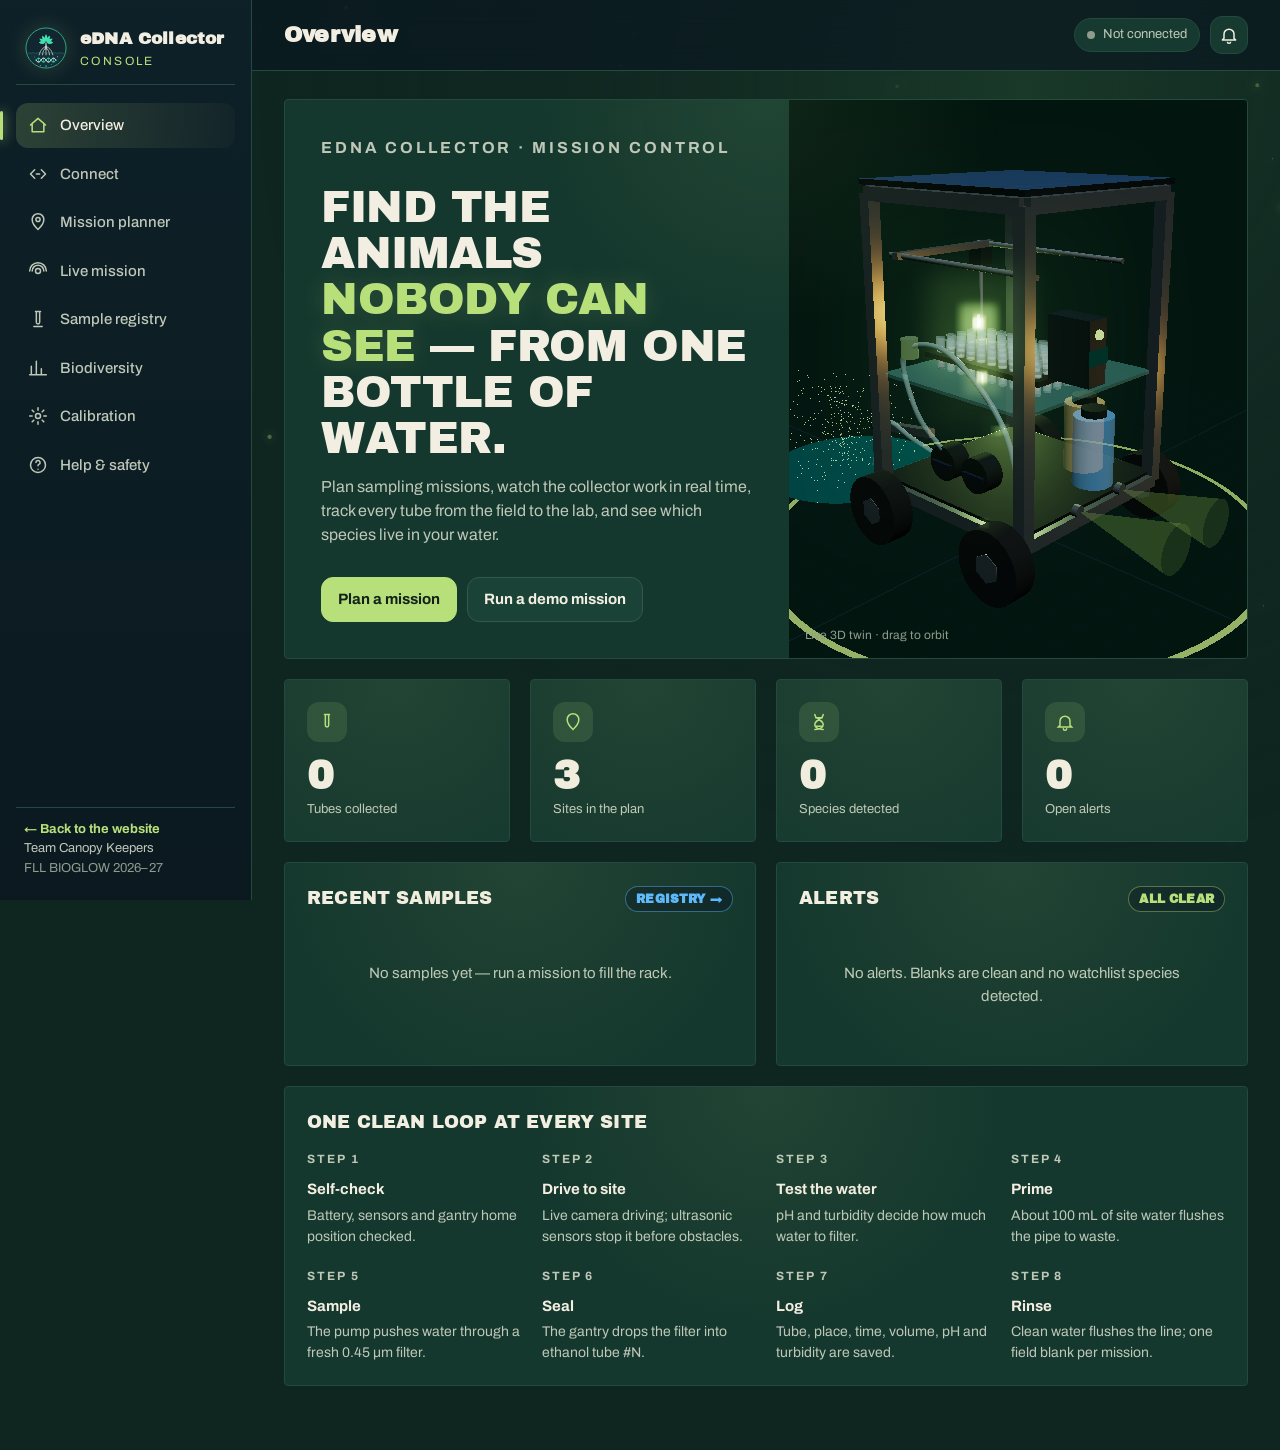
==== console.html @ b83635e1 "Add animated public homepage; console moves to console.html; Rainforest re-theme Co-Authored-By: Cla" ====
<!doctype html>
<html lang="en">
<head>
<meta charset="utf-8">
<meta name="viewport" content="width=device-width, initial-scale=1">
<title>eDNA Collector Console · Canopy Keepers</title>
<meta name="description" content="Mission control for the eDNA Collector: plan sampling missions, watch the collector live in 3D, track every tube from field to lab, and see which species live in the water.">
<meta name="theme-color" content="#0B1820">
<meta property="og:title" content="eDNA Collector Console">
<meta property="og:description" content="Find the animals nobody can see — from one bottle of water. By Team Canopy Keepers, FIRST LEGO League BIOGLOW.">
<meta property="og:type" content="website">
<link rel="icon" type="image/svg+xml" href="assets/canopy-keepers-logo.svg">
<link rel="preconnect" href="https://fonts.googleapis.com">
<link rel="preconnect" href="https://fonts.gstatic.com" crossorigin>
<link rel="stylesheet" href="https://fonts.googleapis.com/css2?family=Archivo:wght@400;500;600;700;800&family=Archivo+Black&family=JetBrains+Mono:wght@400;600&display=swap">
<link rel="stylesheet" href="vendor/leaflet/leaflet.css">
<link rel="stylesheet" href="css/app.css">
<script type="importmap">
{ "imports": { "three": "./vendor/three/three.module.js", "three/addons/": "./vendor/three/addons/" } }
</script>
<script src="vendor/gsap/gsap.min.js" defer></script>
<script src="vendor/leaflet/leaflet.js" defer></script>
<script src="vendor/qrcode/qrcode.js" defer></script>
</head>
<body>
<div id="loader" role="status" aria-live="polite">
  <img class="loader-logo" src="assets/canopy-keepers-logo.svg" alt="Canopy Keepers" width="150" height="150">
  <p class="loader-team">CANOPY KEEPERS</p>
  <p class="loader-text">Waking the eDNA Collector<span class="dots"></span></p>
</div>

<canvas id="bg" aria-hidden="true"></canvas>

<div class="shell">
  <aside class="sidebar" aria-label="Main navigation">
    <a class="brand" href="#/overview" aria-label="eDNA Collector Console home">
      <img src="assets/canopy-keepers-logo.svg" alt="" width="44" height="44">
      <span><b>eDNA Collector</b><small>Console</small></span>
    </a>
    <nav>
      <a href="#/overview" data-route="overview"><svg viewBox="0 0 24 24"><path d="M3 12l9-8 9 8M5 10v10h14V10"/></svg><span>Overview</span></a>
      <a href="#/connect" data-route="connect"><svg viewBox="0 0 24 24"><path d="M8 7l-5 5 5 5M16 7l5 5-5 5M10 12h4"/></svg><span>Connect</span></a>
      <a href="#/planner" data-route="planner"><svg viewBox="0 0 24 24"><path d="M12 21s-7-6.5-7-12a7 7 0 0 1 14 0c0 5.5-7 12-7 12z"/><circle cx="12" cy="9" r="2.5"/></svg><span>Mission planner</span></a>
      <a href="#/live" data-route="live"><svg viewBox="0 0 24 24"><circle cx="12" cy="12" r="3"/><path d="M5 12a7 7 0 0 1 14 0M2 12a10 10 0 0 1 20 0"/></svg><span>Live mission</span></a>
      <a href="#/samples" data-route="samples"><svg viewBox="0 0 24 24"><path d="M9 3h6M10 3v13a2 2 0 0 0 4 0V3M7 21h10"/></svg><span>Sample registry</span></a>
      <a href="#/results" data-route="results"><svg viewBox="0 0 24 24"><path d="M4 20V10M10 20V4M16 20v-7M22 20H2"/></svg><span>Biodiversity</span></a>
      <a href="#/calibrate" data-route="calibrate"><svg viewBox="0 0 24 24"><circle cx="12" cy="12" r="3"/><path d="M12 2v3M12 19v3M2 12h3M19 12h3M5 5l2 2M17 17l2 2M19 5l-2 2M7 17l-2 2"/></svg><span>Calibration</span></a>
      <a href="#/help" data-route="help"><svg viewBox="0 0 24 24"><circle cx="12" cy="12" r="9"/><path d="M9.5 9a2.5 2.5 0 1 1 3.5 2.3c-.6.3-1 .9-1 1.7M12 17h.01"/></svg><span>Help &amp; safety</span></a>
    </nav>
    <div class="side-foot"><a href="index.html" style="color:var(--mint);font-weight:700;text-decoration:none">← Back to the website</a><br>Team Canopy Keepers<br><span>FLL BIOGLOW 2026–27</span></div>
  </aside>

  <div class="main">
    <header class="topbar">
      <button class="menu-btn" id="menuBtn" aria-label="Open navigation" aria-expanded="false"><svg viewBox="0 0 24 24"><path d="M4 7h16M4 12h16M4 17h16"/></svg></button>
      <h1 id="viewTitle">Overview</h1>
      <div class="top-right">
        <span class="pill" id="connPill" data-state="off"><i></i><span>Not connected</span></span>
        <span class="pill" id="missionPill" hidden><i></i><span></span></span>
        <a class="bell" href="#/results" id="bell" aria-label="Alerts"><svg viewBox="0 0 24 24"><path d="M6 16V11a6 6 0 0 1 12 0v5l2 2H4zM10 20a2 2 0 0 0 4 0"/></svg><b id="bellCount" hidden>0</b></a>
      </div>
    </header>
    <main id="view" tabindex="-1"></main>
  </div>
</div>

<div id="toasts" aria-live="polite"></div>
<div id="printArea" aria-hidden="true"></div>

<script type="module" src="js/main.js"></script>
</body>
</html>
---- vendor/leaflet/leaflet.css ----
/* required styles */

.leaflet-pane,
.leaflet-tile,
.leaflet-marker-icon,
.leaflet-marker-shadow,
.leaflet-tile-container,
.leaflet-pane > svg,
.leaflet-pane > canvas,
.leaflet-zoom-box,
.leaflet-image-layer,
.leaflet-layer {
	position: absolute;
	left: 0;
	top: 0;
	}
.leaflet-container {
	overflow: hidden;
	}
.leaflet-tile,
.leaflet-marker-icon,
.leaflet-marker-shadow {
	-webkit-user-select: none;
	   -moz-user-select: none;
	        user-select: none;
	  -webkit-user-drag: none;
	}
/* Prevents IE11 from highlighting tiles in blue */
.leaflet-tile::selection {
	background: transparent;
}
/* Safari renders non-retina tile on retina better with this, but Chrome is worse */
.leaflet-safari .leaflet-tile {
	image-rendering: -webkit-optimize-contrast;
	}
/* hack that prevents hw layers "stretching" when loading new tiles */
.leaflet-safari .leaflet-tile-container {
	width: 1600px;
	height: 1600px;
	-webkit-transform-origin: 0 0;
	}
.leaflet-marker-icon,
.leaflet-marker-shadow {
	display: block;
	}
/* .leaflet-container svg: reset svg max-width decleration shipped in Joomla! (joomla.org) 3.x */
/* .leaflet-container img: map is broken in FF if you have max-width: 100% on tiles */
.leaflet-container .leaflet-overlay-pane svg {
	max-width: none !important;
	max-height: none !important;
	}
.leaflet-container .leaflet-marker-pane img,
.leaflet-container .leaflet-shadow-pane img,
.leaflet-container .leaflet-tile-pane img,
.leaflet-container img.leaflet-image-layer,
.leaflet-container .leaflet-tile {
	max-width: none !important;
	max-height: none !important;
	width: auto;
	padding: 0;
	}

.leaflet-container img.leaflet-tile {
	/* See: https://bugs.chromium.org/p/chromium/issues/detail?id=600120 */
	mix-blend-mode: plus-lighter;
}

.leaflet-container.leaflet-touch-zoom {
	-ms-touch-action: pan-x pan-y;
	touch-action: pan-x pan-y;
	}
.leaflet-container.leaflet-touch-drag {
	-ms-touch-action: pinch-zoom;
	/* Fallback for FF which doesn't support pinch-zoom */
	touch-action: none;
	touch-action: pinch-zoom;
}
.leaflet-container.leaflet-touch-drag.leaflet-touch-zoom {
	-ms-touch-action: none;
	touch-action: none;
}
.leaflet-container {
	-webkit-tap-highlight-color: transparent;
}
.leaflet-container a {
	-webkit-tap-highlight-color: rgba(51, 181, 229, 0.4);
}
.leaflet-tile {
	filter: inherit;
	visibility: hidden;
	}
.leaflet-tile-loaded {
	visibility: inherit;
	}
.leaflet-zoom-box {
	width: 0;
	height: 0;
	-moz-box-sizing: border-box;
	     box-sizing: border-box;
	z-index: 800;
	}
/* workaround for https://bugzilla.mozilla.org/show_bug.cgi?id=888319 */
.leaflet-overlay-pane svg {
	-moz-user-select: none;
	}

.leaflet-pane         { z-index: 400; }

.leaflet-tile-pane    { z-index: 200; }
.leaflet-overlay-pane { z-index: 400; }
.leaflet-shadow-pane  { z-index: 500; }
.leaflet-marker-pane  { z-index: 600; }
.leaflet-tooltip-pane   { z-index: 650; }
.leaflet-popup-pane   { z-index: 700; }

.leaflet-map-pane canvas { z-index: 100; }
.leaflet-map-pane svg    { z-index: 200; }

.leaflet-vml-shape {
	width: 1px;
	height: 1px;
	}
.lvml {
	behavior: url(#default#VML);
	display: inline-block;
	position: absolute;
	}


/* control positioning */

.leaflet-control {
	position: relative;
	z-index: 800;
	pointer-events: visiblePainted; /* IE 9-10 doesn't have auto */
	pointer-events: auto;
	}
.leaflet-top,
.leaflet-bottom {
	position: absolute;
	z-index: 1000;
	pointer-events: none;
	}
.leaflet-top {
	top: 0;
	}
.leaflet-right {
	right: 0;
	}
.leaflet-bottom {
	bottom: 0;
	}
.leaflet-left {
	left: 0;
	}
.leaflet-control {
	float: left;
	clear: both;
	}
.leaflet-right .leaflet-control {
	float: right;
	}
.leaflet-top .leaflet-control {
	margin-top: 10px;
	}
.leaflet-bottom .leaflet-control {
	margin-bottom: 10px;
	}
.leaflet-left .leaflet-control {
	margin-left: 10px;
	}
.leaflet-right .leaflet-control {
	margin-right: 10px;
	}


/* zoom and fade animations */

.leaflet-fade-anim .leaflet-popup {
	opacity: 0;
	-webkit-transition: opacity 0.2s linear;
	   -moz-transition: opacity 0.2s linear;
	        transition: opacity 0.2s linear;
	}
.leaflet-fade-anim .leaflet-map-pane .leaflet-popup {
	opacity: 1;
	}
.leaflet-zoom-animated {
	-webkit-transform-origin: 0 0;
	    -ms-transform-origin: 0 0;
	        transform-origin: 0 0;
	}
svg.leaflet-zoom-animated {
	will-change: transform;
}

.leaflet-zoom-anim .leaflet-zoom-animated {
	-webkit-transition: -webkit-transform 0.25s cubic-bezier(0,0,0.25,1);
	   -moz-transition:    -moz-transform 0.25s cubic-bezier(0,0,0.25,1);
	        transition:         transform 0.25s cubic-bezier(0,0,0.25,1);
	}
.leaflet-zoom-anim .leaflet-tile,
.leaflet-pan-anim .leaflet-tile {
	-webkit-transition: none;
	   -moz-transition: none;
	        transition: none;
	}

.leaflet-zoom-anim .leaflet-zoom-hide {
	visibility: hidden;
	}


/* cursors */

.leaflet-interactive {
	cursor: pointer;
	}
.leaflet-grab {
	cursor: -webkit-grab;
	cursor:    -moz-grab;
	cursor:         grab;
	}
.leaflet-crosshair,
.leaflet-crosshair .leaflet-interactive {
	cursor: crosshair;
	}
.leaflet-popup-pane,
.leaflet-control {
	cursor: auto;
	}
.leaflet-dragging .leaflet-grab,
.leaflet-dragging .leaflet-grab .leaflet-interactive,
.leaflet-dragging .leaflet-marker-draggable {
	cursor: move;
	cursor: -webkit-grabbing;
	cursor:    -moz-grabbing;
	cursor:         grabbing;
	}

/* marker & overlays interactivity */
.leaflet-marker-icon,
.leaflet-marker-shadow,
.leaflet-image-layer,
.leaflet-pane > svg path,
.leaflet-tile-container {
	pointer-events: none;
	}

.leaflet-marker-icon.leaflet-interactive,
.leaflet-image-layer.leaflet-interactive,
.leaflet-pane > svg path.leaflet-interactive,
svg.leaflet-image-layer.leaflet-interactive path {
	pointer-events: visiblePainted; /* IE 9-10 doesn't have auto */
	pointer-events: auto;
	}

/* visual tweaks */

.leaflet-container {
	background: #ddd;
	outline-offset: 1px;
	}
.leaflet-container a {
	color: #0078A8;
	}
.leaflet-zoom-box {
	border: 2px dotted #38f;
	background: rgba(255,255,255,0.5);
	}


/* general typography */
.leaflet-container {
	font-family: "Helvetica Neue", Arial, Helvetica, sans-serif;
	font-size: 12px;
	font-size: 0.75rem;
	line-height: 1.5;
	}


/* general toolbar styles */

.leaflet-bar {
	box-shadow: 0 1px 5px rgba(0,0,0,0.65);
	border-radius: 4px;
	}
.leaflet-bar a {
	background-color: #fff;
	border-bottom: 1px solid #ccc;
	width: 26px;
	height: 26px;
	line-height: 26px;
	display: block;
	text-align: center;
	text-decoration: none;
	color: black;
	}
.leaflet-bar a,
.leaflet-control-layers-toggle {
	background-position: 50% 50%;
	background-repeat: no-repeat;
	display: block;
	}
.leaflet-bar a:hover,
.leaflet-bar a:focus {
	background-color: #f4f4f4;
	}
.leaflet-bar a:first-child {
	border-top-left-radius: 4px;
	border-top-right-radius: 4px;
	}
.leaflet-bar a:last-child {
	border-bottom-left-radius: 4px;
	border-bottom-right-radius: 4px;
	border-bottom: none;
	}
.leaflet-bar a.leaflet-disabled {
	cursor: default;
	background-color: #f4f4f4;
	color: #bbb;
	}

.leaflet-touch .leaflet-bar a {
	width: 30px;
	height: 30px;
	line-height: 30px;
	}
.leaflet-touch .leaflet-bar a:first-child {
	border-top-left-radius: 2px;
	border-top-right-radius: 2px;
	}
.leaflet-touch .leaflet-bar a:last-child {
	border-bottom-left-radius: 2px;
	border-bottom-right-radius: 2px;
	}

/* zoom control */

.leaflet-control-zoom-in,
.leaflet-control-zoom-out {
	font: bold 18px 'Lucida Console', Monaco, monospace;
	text-indent: 1px;
	}

.leaflet-touch .leaflet-control-zoom-in, .leaflet-touch .leaflet-control-zoom-out  {
	font-size: 22px;
	}


/* layers control */

.leaflet-control-layers {
	box-shadow: 0 1px 5px rgba(0,0,0,0.4);
	background: #fff;
	border-radius: 5px;
	}
.leaflet-control-layers-toggle {
	background-image: url(images/layers.png);
	width: 36px;
	height: 36px;
	}
.leaflet-retina .leaflet-control-layers-toggle {
	background-image: url(images/layers-2x.png);
	background-size: 26px 26px;
	}
.leaflet-touch .leaflet-control-layers-toggle {
	width: 44px;
	height: 44px;
	}
.leaflet-control-layers .leaflet-control-layers-list,
.leaflet-control-layers-expanded .leaflet-control-layers-toggle {
	display: none;
	}
.leaflet-control-layers-expanded .leaflet-control-layers-list {
	display: block;
	position: relative;
	}
.leaflet-control-layers-expanded {
	padding: 6px 10px 6px 6px;
	color: #333;
	background: #fff;
	}
.leaflet-control-layers-scrollbar {
	overflow-y: scroll;
	overflow-x: hidden;
	padding-right: 5px;
	}
.leaflet-control-layers-selector {
	margin-top: 2px;
	position: relative;
	top: 1px;
	}
.leaflet-control-layers label {
	display: block;
	font-size: 13px;
	font-size: 1.08333em;
	}
.leaflet-control-layers-separator {
	height: 0;
	border-top: 1px solid #ddd;
	margin: 5px -10px 5px -6px;
	}

/* Default icon URLs */
.leaflet-default-icon-path { /* used only in path-guessing heuristic, see L.Icon.Default */
	background-image: url(images/marker-icon.png);
	}


/* attribution and scale controls */

.leaflet-container .leaflet-control-attribution {
	background: #fff;
	background: rgba(255, 255, 255, 0.8);
	margin: 0;
	}
.leaflet-control-attribution,
.leaflet-control-scale-line {
	padding: 0 5px;
	color: #333;
	line-height: 1.4;
	}
.leaflet-control-attribution a {
	text-decoration: none;
	}
.leaflet-control-attribution a:hover,
.leaflet-control-attribution a:focus {
	text-decoration: underline;
	}
.leaflet-attribution-flag {
	display: inline !important;
	vertical-align: baseline !important;
	width: 1em;
	height: 0.6669em;
	}
.leaflet-left .leaflet-control-scale {
	margin-left: 5px;
	}
.leaflet-bottom .leaflet-control-scale {
	margin-bottom: 5px;
	}
.leaflet-control-scale-line {
	border: 2px solid #777;
	border-top: none;
	line-height: 1.1;
	padding: 2px 5px 1px;
	white-space: nowrap;
	-moz-box-sizing: border-box;
	     box-sizing: border-box;
	background: rgba(255, 255, 255, 0.8);
	text-shadow: 1px 1px #fff;
	}
.leaflet-control-scale-line:not(:first-child) {
	border-top: 2px solid #777;
	border-bottom: none;
	margin-top: -2px;
	}
.leaflet-control-scale-line:not(:first-child):not(:last-child) {
	border-bottom: 2px solid #777;
	}

.leaflet-touch .leaflet-control-attribution,
.leaflet-touch .leaflet-control-layers,
.leaflet-touch .leaflet-bar {
	box-shadow: none;
	}
.leaflet-touch .leaflet-control-layers,
.leaflet-touch .leaflet-bar {
	border: 2px solid rgba(0,0,0,0.2);
	background-clip: padding-box;
	}


/* popup */

.leaflet-popup {
	position: absolute;
	text-align: center;
	margin-bottom: 20px;
	}
.leaflet-popup-content-wrapper {
	padding: 1px;
	text-align: left;
	border-radius: 12px;
	}
.leaflet-popup-content {
	margin: 13px 24px 13px 20px;
	line-height: 1.3;
	font-size: 13px;
	font-size: 1.08333em;
	min-height: 1px;
	}
.leaflet-popup-content p {
	margin: 17px 0;
	margin: 1.3em 0;
	}
.leaflet-popup-tip-container {
	width: 40px;
	height: 20px;
	position: absolute;
	left: 50%;
	margin-top: -1px;
	margin-left: -20px;
	overflow: hidden;
	pointer-events: none;
	}
.leaflet-popup-tip {
	width: 17px;
	height: 17px;
	padding: 1px;

	margin: -10px auto 0;
	pointer-events: auto;

	-webkit-transform: rotate(45deg);
	   -moz-transform: rotate(45deg);
	    -ms-transform: rotate(45deg);
	        transform: rotate(45deg);
	}
.leaflet-popup-content-wrapper,
.leaflet-popup-tip {
	background: white;
	color: #333;
	box-shadow: 0 3px 14px rgba(0,0,0,0.4);
	}
.leaflet-container a.leaflet-popup-close-button {
	position: absolute;
	top: 0;
	right: 0;
	border: none;
	text-align: center;
	width: 24px;
	height: 24px;
	font: 16px/24px Tahoma, Verdana, sans-serif;
	color: #757575;
	text-decoration: none;
	background: transparent;
	}
.leaflet-container a.leaflet-popup-close-button:hover,
.leaflet-container a.leaflet-popup-close-button:focus {
	color: #585858;
	}
.leaflet-popup-scrolled {
	overflow: auto;
	}

.leaflet-oldie .leaflet-popup-content-wrapper {
	-ms-zoom: 1;
	}
.leaflet-oldie .leaflet-popup-tip {
	width: 24px;
	margin: 0 auto;

	-ms-filter: "progid:DXImageTransform.Microsoft.Matrix(M11=0.70710678, M12=0.70710678, M21=-0.70710678, M22=0.70710678)";
	filter: progid:DXImageTransform.Microsoft.Matrix(M11=0.70710678, M12=0.70710678, M21=-0.70710678, M22=0.70710678);
	}

.leaflet-oldie .leaflet-control-zoom,
.leaflet-oldie .leaflet-control-layers,
.leaflet-oldie .leaflet-popup-content-wrapper,
.leaflet-oldie .leaflet-popup-tip {
	border: 1px solid #999;
	}


/* div icon */

.leaflet-div-icon {
	background: #fff;
	border: 1px solid #666;
	}


/* Tooltip */
/* Base styles for the element that has a tooltip */
.leaflet-tooltip {
	position: absolute;
	padding: 6px;
	background-color: #fff;
	border: 1px solid #fff;
	border-radius: 3px;
	color: #222;
	white-space: nowrap;
	-webkit-user-select: none;
	-moz-user-select: none;
	-ms-user-select: none;
	user-select: none;
	pointer-events: none;
	box-shadow: 0 1px 3px rgba(0,0,0,0.4);
	}
.leaflet-tooltip.leaflet-interactive {
	cursor: pointer;
	pointer-events: auto;
	}
.leaflet-tooltip-top:before,
.leaflet-tooltip-bottom:before,
.leaflet-tooltip-left:before,
.leaflet-tooltip-right:before {
	position: absolute;
	pointer-events: none;
	border: 6px solid transparent;
	background: transparent;
	content: "";
	}

/* Directions */

.leaflet-tooltip-bottom {
	margin-top: 6px;
}
.leaflet-tooltip-top {
	margin-top: -6px;
}
.leaflet-tooltip-bottom:before,
.leaflet-tooltip-top:before {
	left: 50%;
	margin-left: -6px;
	}
.leaflet-tooltip-top:before {
	bottom: 0;
	margin-bottom: -12px;
	border-top-color: #fff;
	}
.leaflet-tooltip-bottom:before {
	top: 0;
	margin-top: -12px;
	margin-left: -6px;
	border-bottom-color: #fff;
	}
.leaflet-tooltip-left {
	margin-left: -6px;
}
.leaflet-tooltip-right {
	margin-left: 6px;
}
.leaflet-tooltip-left:before,
.leaflet-tooltip-right:before {
	top: 50%;
	margin-top: -6px;
	}
.leaflet-tooltip-left:before {
	right: 0;
	margin-right: -12px;
	border-left-color: #fff;
	}
.leaflet-tooltip-right:before {
	left: 0;
	margin-left: -12px;
	border-right-color: #fff;
	}

/* Printing */

@media print {
	/* Prevent printers from removing background-images of controls. */
	.leaflet-control {
		-webkit-print-color-adjust: exact;
		print-color-adjust: exact;
		}
	}
---- css/app.css ----
:root{
  --bg:#0F2620; --bg2:#12302A; --panel:#163A30; --panel2:#1A4236; --line:#24493D; --line2:#33594B;
  --mint:#B8E07A; --mint-d:#8FB85A; --mint-glow:rgba(184,224,122,.18);
  --amber:#E8A23A; --red:#E26B4A; --blue:#5AB8FF;
  --text:#F3EEE2; --muted:#BFC8B8; --dim:#8E9C8C;
  --r:4px; --r-sm:2px;
  --display:'Archivo Black', 'Arial Black', sans-serif;
  --body:'Archivo', 'Helvetica Neue', Arial, sans-serif;
  --mono:'JetBrains Mono', ui-monospace, Consolas, monospace;
  --side:252px;
}
*{box-sizing:border-box}
[hidden]{display:none!important}
label.row{flex-wrap:nowrap;align-items:flex-start;gap:10px}
label.row input{flex:none;margin-top:2px}
.check-item{display:grid;grid-template-columns:auto 1fr;gap:10px;align-items:start;margin-bottom:8px}
html,body{margin:0;height:100%}
body{background:var(--bg);color:var(--text);font-family:var(--body);font-size:15px;line-height:1.5;-webkit-font-smoothing:antialiased;overflow-x:hidden}
a{color:var(--mint)}
button,input,select,textarea{font:inherit;color:inherit}
:focus-visible{outline:2px solid var(--mint);outline-offset:2px;border-radius:6px}
svg{display:block}
#bg{position:fixed;inset:0;width:100%;height:100%;z-index:0;pointer-events:none}

/* loader */
#loader{position:fixed;inset:0;z-index:100;display:grid;place-content:center;justify-items:center;gap:18px;background:radial-gradient(circle at 50% 45%,#12403C,var(--bg) 60%);transition:opacity .7s ease, visibility .7s}
#loader.gone{opacity:0;visibility:hidden}
.loader-logo{width:150px;height:150px;filter:drop-shadow(0 0 28px var(--mint-glow));animation:logoIn 1s cubic-bezier(.2,.8,.2,1) both, breathe 2.4s 1s ease-in-out infinite}
.loader-team{font-family:var(--display);font-weight:700;letter-spacing:.3em;margin:0;color:var(--text)}
@keyframes logoIn{from{opacity:0;transform:scale(.7) rotate(-20deg)}}
@keyframes breathe{50%{transform:scale(1.04);filter:drop-shadow(0 0 40px var(--mint-glow))}}
.brand img{width:44px;height:44px;filter:drop-shadow(0 0 10px var(--mint-glow))}
.loader-drop{width:120px;height:150px;filter:drop-shadow(0 0 24px var(--mint-glow))}
.ld-shell{fill:rgba(184,224,122,.12);stroke:var(--mint);stroke-width:3;stroke-dasharray:420;stroke-dashoffset:420;animation:draw 1.4s ease forwards}
.ld-h1,.ld-h2{fill:none;stroke-width:4;stroke-linecap:round;stroke-dasharray:160;stroke-dashoffset:160;animation:draw 1.2s .5s ease forwards, sway 2.4s 1.7s ease-in-out infinite}
.ld-h1{stroke:var(--mint)} .ld-h2{stroke:var(--text)}
.loader-text{font-family:var(--display);color:var(--muted);letter-spacing:.06em;margin:0}
.dots::after{content:'';animation:dots 1.2s steps(4) infinite}
@keyframes draw{to{stroke-dashoffset:0}}
@keyframes sway{50%{transform:translateY(3px)}}
@keyframes dots{0%{content:''}25%{content:'.'}50%{content:'..'}75%{content:'...'}}

/* shell */
.shell{position:relative;z-index:1;display:flex;min-height:100vh}
.sidebar{position:fixed;inset:0 auto 0 0;width:var(--side);display:flex;flex-direction:column;gap:18px;padding:22px 16px;background:linear-gradient(180deg,rgba(14,32,41,.92),rgba(11,24,32,.92));backdrop-filter:blur(14px);border-right:1px solid var(--line);z-index:20;transition:transform .35s ease}
.brand{display:flex;align-items:center;gap:12px;text-decoration:none;color:var(--text);padding:4px 8px 14px;border-bottom:1px solid var(--line)}
.brand svg{width:34px;height:40px;filter:drop-shadow(0 0 10px var(--mint-glow))}
.brand b{display:block;font-family:var(--display);font-size:17px;letter-spacing:.01em}
.brand small{display:block;color:var(--mint);font-size:12px;letter-spacing:.2em;text-transform:uppercase}
.sidebar nav{display:flex;flex-direction:column;gap:4px}
.sidebar nav a{display:flex;align-items:center;gap:12px;padding:11px 12px;border-radius:12px;color:var(--muted);text-decoration:none;font-weight:500;position:relative;transition:background .2s,color .2s}
.sidebar nav a svg{width:20px;height:20px;fill:none;stroke:currentColor;stroke-width:1.8;stroke-linecap:round;stroke-linejoin:round;flex:none}
.sidebar nav a:hover{background:rgba(184,224,122,.07);color:var(--text)}
.sidebar nav a.active{background:linear-gradient(90deg,rgba(184,224,122,.18),rgba(184,224,122,.03));color:var(--text)}
.sidebar nav a.active::before{content:'';position:absolute;left:-16px;top:8px;bottom:8px;width:3px;border-radius:3px;background:var(--mint);box-shadow:0 0 12px var(--mint)}
.sidebar nav a.active svg{stroke:var(--mint)}
.side-foot{margin-top:auto;font-size:13px;color:var(--muted);padding:12px 8px 0;border-top:1px solid var(--line)}
.side-foot span{color:var(--dim)}
.main{flex:1;margin-left:var(--side);min-width:0;display:flex;flex-direction:column}
.topbar{position:sticky;top:0;z-index:10;display:flex;align-items:center;gap:16px;padding:16px 32px;background:rgba(11,24,32,.72);backdrop-filter:blur(14px);border-bottom:1px solid var(--line)}
.topbar h1{font-family:var(--display);font-size:22px;margin:0;font-weight:700;letter-spacing:.01em}
.top-right{margin-left:auto;display:flex;align-items:center;gap:10px}
.menu-btn{display:none;background:none;border:1px solid var(--line);border-radius:10px;padding:6px;cursor:pointer}
.menu-btn svg{width:22px;height:22px;fill:none;stroke:var(--text);stroke-width:2;stroke-linecap:round}
.pill{display:inline-flex;align-items:center;gap:8px;padding:6px 12px;border-radius:99px;border:1px solid var(--line);background:var(--panel);font-size:13px;color:var(--muted);white-space:nowrap}
.pill i{width:8px;height:8px;border-radius:50%;background:var(--dim)}
.pill[data-state=on] i{background:var(--mint);box-shadow:0 0 10px var(--mint);animation:pulse 1.6s infinite}
.pill[data-state=on]{color:var(--text)}
.pill[data-state=busy] i{background:var(--amber);box-shadow:0 0 10px var(--amber);animation:pulse 1s infinite}
@keyframes pulse{50%{opacity:.45}}
.bell{position:relative;display:grid;place-items:center;width:38px;height:38px;border-radius:12px;border:1px solid var(--line);background:var(--panel)}
.bell svg{width:20px;height:20px;fill:none;stroke:var(--text);stroke-width:1.8;stroke-linejoin:round}
.bell b{position:absolute;top:-6px;right:-6px;min-width:20px;height:20px;padding:0 5px;border-radius:10px;background:var(--red);color:#1a0b0b;font-size:12px;display:grid;place-items:center;box-shadow:0 0 12px rgba(255,107,107,.6)}
#view{padding:28px 32px 64px;outline:none}

/* building blocks */
.grid{display:grid;gap:20px}
.g2{grid-template-columns:repeat(2,minmax(0,1fr))}
.g3{grid-template-columns:repeat(3,minmax(0,1fr))}
.g4{grid-template-columns:repeat(4,minmax(0,1fr))}
.span2{grid-column:span 2}
.card{position:relative;background:rgba(22,58,48,.92);border:1px solid var(--line);border-radius:var(--r);padding:22px;backdrop-filter:blur(8px);overflow:hidden}
.card::after{content:'';position:absolute;inset:0;border-radius:inherit;pointer-events:none;background:radial-gradient(600px circle at var(--mx,50%) var(--my,0%),rgba(184,224,122,.08),transparent 40%)}
.card h2{font-family:var(--display);font-weight:400;font-size:18px;text-transform:uppercase;letter-spacing:.01em;margin:0 0 14px;display:flex;align-items:center;gap:10px}
.card h2 .tag{margin-left:auto}
.card p{margin:0 0 10px;color:var(--muted)}
.eyebrow{font-size:12px;letter-spacing:.18em;text-transform:uppercase;color:var(--mint);font-weight:700;margin:0 0 6px}
.muted{color:var(--muted)} .dim{color:var(--dim)} .mono{font-family:var(--mono)}
.tag{display:inline-flex;align-items:center;gap:6px;font-size:12px;font-weight:700;padding:3px 10px;border-radius:99px;border:1px solid var(--line2);color:var(--muted);background:rgba(11,24,32,.5);white-space:nowrap}
.tag.ok{color:var(--mint);border-color:rgba(184,224,122,.4)}
.tag.warn{color:var(--amber);border-color:rgba(245,165,36,.45)}
.tag.crit{color:var(--red);border-color:rgba(255,107,107,.5)}
.tag.info{color:var(--blue);border-color:rgba(90,184,255,.45)}
.btn{display:inline-flex;align-items:center;justify-content:center;gap:8px;padding:10px 16px;border-radius:12px;border:1px solid var(--line2);background:var(--panel2);color:var(--text);font-weight:700;cursor:pointer;text-decoration:none;transition:transform .15s,box-shadow .2s,background .2s,border-color .2s}
.btn:hover{border-color:var(--mint);box-shadow:0 0 0 3px rgba(184,224,122,.12)}
.btn:active{transform:translateY(1px)}
.btn.primary{background:var(--mint);border-color:var(--mint);color:#13231B}
.btn.primary:hover{background:#F3EEE2;border-color:#F3EEE2}
.btn.danger{border-color:rgba(255,107,107,.5);color:var(--red)}
.btn.ghost{background:transparent}
.btn.sm{padding:6px 10px;font-size:13px;border-radius:10px}
.btn[disabled]{opacity:.45;pointer-events:none}
.row{display:flex;gap:10px;align-items:center;flex-wrap:wrap}
.spacer{flex:1}
label.f{display:flex;flex-direction:column;gap:6px;font-size:13px;color:var(--muted);font-weight:500}
input[type=text],input[type=number],input[type=time],input[type=search],select,textarea{background:rgba(11,24,32,.7);border:1px solid var(--line2);border-radius:10px;padding:9px 11px;color:var(--text);min-width:0;width:100%}
input:focus,select:focus,textarea:focus{border-color:var(--mint);outline:none;box-shadow:0 0 0 3px rgba(184,224,122,.15)}
input[type=checkbox]{accent-color:var(--mint);width:18px;height:18px}
.form{display:grid;gap:12px}
.form.c2{grid-template-columns:1fr 1fr}
.form.c3{grid-template-columns:repeat(3,1fr)}

/* stats */
.stat{display:flex;flex-direction:column;gap:4px}
.stat .v{font-family:var(--display);font-size:40px;font-weight:700;line-height:1;color:var(--text)}
.stat .v small{font-size:16px;color:var(--muted);font-weight:500;margin-left:4px}
.stat .l{color:var(--muted);font-size:13px}
.stat .ic{width:40px;height:40px;border-radius:12px;display:grid;place-items:center;background:rgba(184,224,122,.12);margin-bottom:10px}
.stat .ic svg{width:20px;height:20px;fill:none;stroke:var(--mint);stroke-width:1.8;stroke-linecap:round}

/* hero */
.hero{display:grid;grid-template-columns:1.1fr 1fr;gap:0;padding:0;min-height:420px}
.hero-copy{padding:36px;display:flex;flex-direction:column;gap:14px;justify-content:center;position:relative;z-index:1}
.hero-copy h2{display:block;font-family:var(--display);font-size:44px;line-height:1.05;margin:0;letter-spacing:-.01em}
.hero-copy h2 em{font-style:normal;color:var(--mint);text-shadow:0 0 24px var(--mint-glow)}
.hero-copy p{font-size:16px;max-width:520px}
.stage{position:relative;min-height:380px;background:radial-gradient(circle at 50% 60%,rgba(184,224,122,.10),transparent 60%)}
.stage canvas{position:absolute;inset:0;width:100%!important;height:100%!important;display:block}
.stage .stage-label{position:absolute;left:16px;bottom:14px;font-size:12px;color:var(--dim);z-index:2}
.webgl-fallback{position:absolute;inset:0;display:grid;place-items:center;color:var(--muted);text-align:center;padding:20px}

/* live */
.live-wrap{display:grid;grid-template-columns:minmax(0,1fr) 360px;gap:20px}
.live-stage{min-height:560px;padding:0}
.live-hud{position:absolute;left:18px;top:16px;z-index:2;display:flex;gap:8px;flex-wrap:wrap}
.live-ctrl{position:absolute;left:18px;bottom:16px;right:18px;z-index:2;display:flex;gap:8px;flex-wrap:wrap;align-items:center}
.ring-wrap{display:grid;place-items:center}
.ring{width:100%;max-width:300px}
.ring .seg{fill:none;stroke:var(--line2);stroke-width:14;transition:stroke .4s}
.ring .seg.done{stroke:rgba(184,224,122,.45)}
.ring .seg.on{stroke:var(--mint);filter:drop-shadow(0 0 8px var(--mint))}
.ring text{font-family:var(--display);fill:var(--text)}
.gauges{display:grid;grid-template-columns:1fr 1fr;gap:12px}
.gauge{background:rgba(11,24,32,.55);border:1px solid var(--line);border-radius:14px;padding:12px}
.gauge .gl{font-size:12px;color:var(--muted);text-transform:uppercase;letter-spacing:.1em}
.gauge .gv{font-family:var(--display);font-size:26px;font-weight:700}
.gauge .gv small{font-size:13px;color:var(--muted);font-weight:500}
.bar{height:6px;border-radius:6px;background:var(--line);overflow:hidden;margin-top:8px}
.bar i{display:block;height:100%;width:0;background:linear-gradient(90deg,var(--mint-d),var(--mint));box-shadow:0 0 10px var(--mint);transition:width .25s}
.bar.amber i{background:linear-gradient(90deg,#c9821a,var(--amber));box-shadow:0 0 10px var(--amber)}
.io{display:grid;grid-template-columns:repeat(4,1fr);gap:8px;margin-top:12px}
.io span{display:flex;flex-direction:column;align-items:center;gap:6px;font-size:11px;color:var(--muted);padding:8px 4px;border:1px solid var(--line);border-radius:12px;text-align:center}
.io span i{width:12px;height:12px;border-radius:50%;background:var(--line2)}
.io span.on i{background:var(--mint);box-shadow:0 0 10px var(--mint)}
.io span.on{color:var(--text);border-color:rgba(184,224,122,.4)}
.term{background:#071118;border:1px solid var(--line);border-radius:14px;padding:14px;font-family:var(--mono);font-size:12.5px;line-height:1.6;height:240px;overflow:auto;color:#BFE9DA}
.term div{white-space:pre-wrap;word-break:break-all}
.term .in{color:var(--amber)} .term .sys{color:var(--muted)} .term .err{color:var(--red)} .term .ok{color:var(--mint)}
.cam{aspect-ratio:16/10;border-radius:14px;border:1px solid var(--line);background:repeating-linear-gradient(0deg,rgba(255,255,255,.02) 0 2px,transparent 2px 4px),radial-gradient(circle at 50% 50%,#173a40,#071118);display:grid;place-items:center;color:var(--dim);font-size:12px;position:relative;overflow:hidden}
.cam::before{content:'REC';position:absolute;top:8px;left:10px;color:var(--red);font-weight:700;font-size:11px;letter-spacing:.1em}
.cam .scan{position:absolute;left:0;right:0;height:40%;background:linear-gradient(180deg,transparent,rgba(184,224,122,.08),transparent);animation:scan 3s linear infinite}
@keyframes scan{from{top:-40%}to{top:100%}}

.drivepad{display:grid;grid-template-columns:auto 1fr;gap:16px;align-items:center;margin-top:14px;padding-top:14px;border-top:1px solid var(--line)}
.pad{display:grid;grid-template-columns:repeat(3,40px);grid-template-rows:repeat(3,40px);gap:4px}
.pad .icon-btn{width:40px;height:40px;touch-action:none;background:rgba(11,24,32,.6)}
.pad .icon-btn:active{border-color:var(--mint);color:var(--mint);box-shadow:0 0 12px rgba(184,224,122,.4)}
.pad [aria-label=Forward]{grid-column:2;grid-row:1}
.pad [aria-label="Turn left"]{grid-column:1;grid-row:2}
.pad [aria-label="Turn right"]{grid-column:3;grid-row:2}
.pad [aria-label=Reverse]{grid-column:2;grid-row:3}

/* tables */
.table-wrap{overflow:auto;border:1px solid var(--line);border-radius:14px}
table{width:100%;border-collapse:collapse;font-size:14px}
th,td{padding:10px 12px;text-align:left;border-bottom:1px solid var(--line);white-space:nowrap}
th{font-size:12px;letter-spacing:.08em;text-transform:uppercase;color:var(--muted);background:rgba(11,24,32,.6);position:sticky;top:0}
tbody tr{transition:background .15s}
tbody tr:hover{background:rgba(184,224,122,.05)}
td select{padding:5px 8px;width:auto}
.empty{padding:36px;text-align:center;color:var(--muted)}

/* planner */
.map{height:460px;border-radius:14px;border:1px solid var(--line);overflow:hidden;background:#0a1a20}
.leaflet-container{background:#0a1a20;font-family:var(--body)}
.leaflet-tile-pane{filter:invert(1) hue-rotate(180deg) brightness(.85) saturate(.6)}
.leaflet-popup-content-wrapper,.leaflet-popup-tip{background:var(--panel);color:var(--text);border:1px solid var(--line2)}
.leaflet-control-attribution{background:rgba(11,24,32,.8)!important;color:var(--dim)!important}
.leaflet-control-attribution a{color:var(--muted)!important}
.leaflet-bar a{background:var(--panel)!important;color:var(--text)!important;border-color:var(--line)!important}
.site-pin{width:28px;height:28px;border-radius:50% 50% 50% 0;transform:rotate(-45deg);background:var(--mint);box-shadow:0 0 16px var(--mint);display:grid;place-items:center;border:2px solid #13231B}
.site-pin b{transform:rotate(45deg);color:#13231B;font-size:12px;font-family:var(--display)}
.site-pin.prot{background:var(--amber);box-shadow:0 0 16px var(--amber)}
.map-note{position:absolute;z-index:500;left:12px;bottom:12px;background:rgba(11,24,32,.85);border:1px solid var(--line2);padding:6px 10px;border-radius:10px;font-size:12px;color:var(--muted)}
.fallback-map{position:relative;height:100%;background-image:linear-gradient(var(--line) 1px,transparent 1px),linear-gradient(90deg,var(--line) 1px,transparent 1px);background-size:40px 40px}
.sites{display:flex;flex-direction:column;gap:8px;max-height:420px;overflow:auto}
.site{display:grid;grid-template-columns:30px 1fr auto;gap:10px;align-items:center;padding:10px;border:1px solid var(--line);border-radius:12px;background:rgba(11,24,32,.45)}
.site .n{width:28px;height:28px;border-radius:50%;display:grid;place-items:center;background:rgba(184,224,122,.15);color:var(--mint);font-weight:700;font-family:var(--display)}
.site .n.prot{background:rgba(245,165,36,.15);color:var(--amber)}
.site b{display:block}
.site small{color:var(--dim);font-family:var(--mono)}
.icon-btn{background:none;border:1px solid var(--line);border-radius:8px;width:30px;height:30px;display:inline-grid;place-items:center;cursor:pointer;color:var(--muted)}
.icon-btn:hover{color:var(--text);border-color:var(--mint)}
.icon-btn svg{width:16px;height:16px;fill:none;stroke:currentColor;stroke-width:2;stroke-linecap:round}

/* connect */
.conn-opt{display:flex;flex-direction:column;gap:12px;cursor:default}
.conn-opt .big{width:54px;height:54px;border-radius:16px;display:grid;place-items:center;background:rgba(184,224,122,.12);border:1px solid rgba(184,224,122,.3)}
.conn-opt .big svg{width:26px;height:26px;fill:none;stroke:var(--mint);stroke-width:1.8;stroke-linecap:round;stroke-linejoin:round}
.conn-opt h3{margin:0;font-family:var(--display);font-size:18px}
.conn-opt.active{border-color:var(--mint);box-shadow:0 0 0 1px var(--mint),0 0 40px rgba(184,224,122,.15)}

/* results */
.chart svg{width:100%;height:auto}
.chart text{font-family:var(--body);fill:var(--muted);font-size:12px}
.alert{display:grid;grid-template-columns:auto 1fr;gap:12px;padding:12px 14px;border-radius:12px;border:1px solid var(--line);background:rgba(11,24,32,.5)}
.alert + .alert{margin-top:8px}
.alert .dot{width:10px;height:10px;border-radius:50%;margin-top:6px}
.alert.crit{border-color:rgba(255,107,107,.45)} .alert.crit .dot{background:var(--red);box-shadow:0 0 10px var(--red)}
.alert.warn{border-color:rgba(245,165,36,.4)} .alert.warn .dot{background:var(--amber);box-shadow:0 0 10px var(--amber)}
.alert.info .dot{background:var(--blue)}
.alert b{display:block}
.alert small{color:var(--muted)}
.species{display:flex;flex-direction:column;gap:8px}
.sp{display:grid;grid-template-columns:1fr auto;gap:10px;align-items:center;padding:10px 12px;border:1px solid var(--line);border-radius:12px}
.sp i{font-style:italic;color:var(--muted);font-size:13px}
.drop{border:1.5px dashed var(--line2);border-radius:14px;padding:22px;text-align:center;color:var(--muted);transition:border-color .2s,background .2s}
.drop.over{border-color:var(--mint);background:rgba(184,224,122,.06)}

/* calibration */
.steps{display:flex;gap:6px;margin:6px 0 14px}
.steps i{flex:1;height:5px;border-radius:5px;background:var(--line)}
.steps i.on{background:var(--mint);box-shadow:0 0 8px var(--mint)}
.slotgrid{display:grid;gap:4px;margin-top:10px}
.slotgrid span{aspect-ratio:1;border-radius:6px;border:1px solid var(--line2);display:grid;place-items:center;font-size:10px;color:var(--dim)}
.slotgrid span.used{background:rgba(184,224,122,.18);color:var(--mint);border-color:rgba(184,224,122,.4)}
.slotgrid span.blank{background:rgba(90,184,255,.15);color:var(--blue)}

/* help */
.prose h3{font-family:var(--display);margin:18px 0 6px}
.prose p,.prose li{color:var(--muted)}
.prose ol,.prose ul{padding-left:20px}
.prose code{font-family:var(--mono);font-size:13px;background:rgba(11,24,32,.7);padding:1px 6px;border-radius:6px;color:var(--mint)}
.team{display:grid;grid-template-columns:repeat(auto-fill,minmax(150px,1fr));gap:12px}
.member{padding:14px;border:1px solid var(--line);border-radius:14px;display:flex;gap:12px;align-items:center;transition:transform .2s,border-color .2s}
.member:hover{transform:translateY(-3px);border-color:var(--mint)}
.member .av{width:40px;height:40px;border-radius:50%;display:grid;place-items:center;background:linear-gradient(135deg,var(--mint),#1f8e7a);color:#13231B;font-weight:700;font-family:var(--display);flex:none}
.member small{display:block;color:var(--dim);font-size:12px}

/* toasts */
#toasts{position:fixed;right:20px;bottom:20px;z-index:200;display:flex;flex-direction:column;gap:10px;max-width:min(380px,calc(100vw - 40px))}
.toast{display:grid;grid-template-columns:auto 1fr;gap:12px;padding:12px 16px;border-radius:14px;background:rgba(22,50,60,.96);border:1px solid var(--line2);box-shadow:0 20px 40px rgba(0,0,0,.4);backdrop-filter:blur(10px)}
.toast .dot{width:10px;height:10px;border-radius:50%;margin-top:6px;background:var(--mint);box-shadow:0 0 10px var(--mint)}
.toast.warn .dot{background:var(--amber);box-shadow:0 0 10px var(--amber)}
.toast.crit .dot{background:var(--red);box-shadow:0 0 10px var(--red)}

/* print labels */
#printArea{display:none}
@media print{
  body{background:#fff;color:#000}
  .shell,#bg,#toasts,#loader{display:none!important}
  #printArea{display:grid!important;grid-template-columns:repeat(3,1fr);gap:6mm;padding:6mm}
  .label{border:1px solid #000;border-radius:3mm;padding:3mm;display:grid;grid-template-columns:26mm 1fr;gap:3mm;align-items:center;break-inside:avoid;font-family:Arial,sans-serif;font-size:9pt;color:#000}
  .label img,.label svg{width:26mm;height:26mm}
  .label b{font-size:13pt;display:block}
}

/* responsive */
@media (max-width:1180px){
  .g4{grid-template-columns:repeat(2,minmax(0,1fr))}
  .live-wrap{grid-template-columns:1fr}
  .hero{grid-template-columns:1fr}
  .stage{min-height:320px}
}
@media (max-width:860px){
  .sidebar{transform:translateX(-100%)}
  body.nav-open .sidebar{transform:none;box-shadow:20px 0 60px rgba(0,0,0,.5)}
  .main{margin-left:0}
  .menu-btn{display:block}
  .topbar{padding:12px 16px}
  .topbar h1{font-size:18px}
  #view{padding:18px 16px 48px}
  .g2,.g3{grid-template-columns:1fr}
  .span2{grid-column:auto}
  .hero-copy{padding:24px}
  .hero-copy h2{font-size:32px}
  .form.c2,.form.c3{grid-template-columns:1fr}
  #missionPill{display:none}
  .live-stage{min-height:380px}
}
@media (max-width:520px){
  .g4{grid-template-columns:1fr 1fr}
  .stat .v{font-size:30px}
  #connPill span{display:none}
}
@media (prefers-reduced-motion:reduce){
  *,*::before,*::after{animation-duration:.01ms!important;animation-iteration-count:1!important;transition-duration:.01ms!important}
}
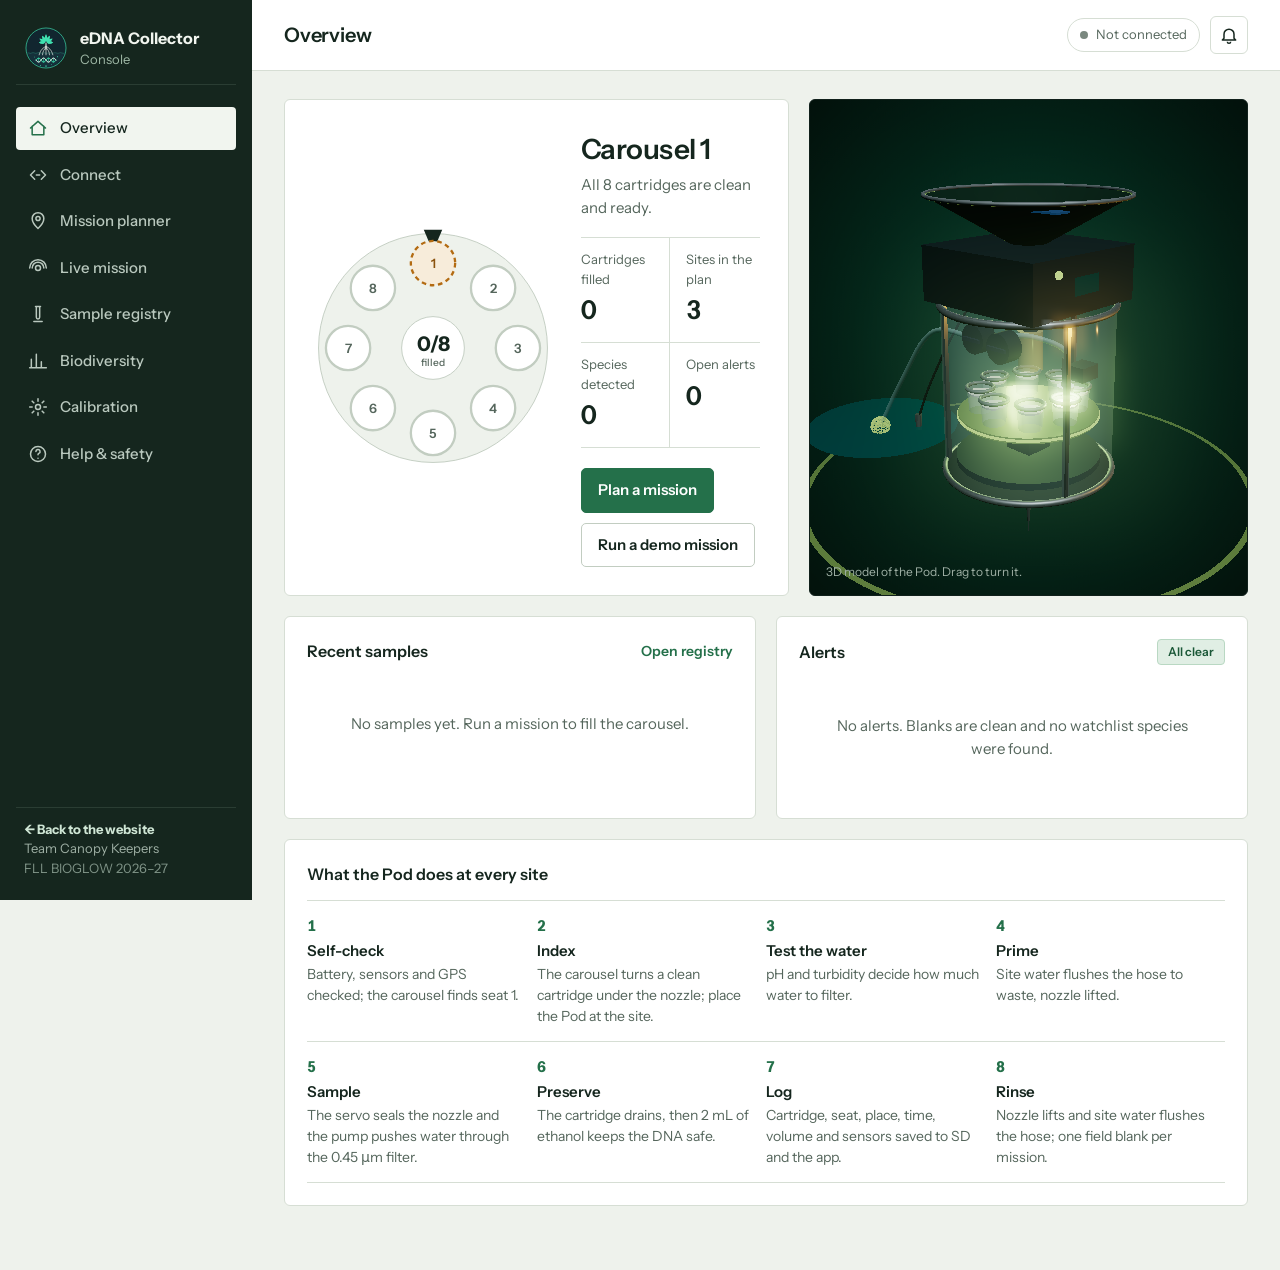
==== commit f851631a: "Console redesign: field-instrument theme and live carousel dial - Light, sunlight-readable work surf" ====
--- a/console.html
+++ b/console.html
@@ -5,14 +5,14 @@
 <meta name="viewport" content="width=device-width, initial-scale=1">
 <title>eDNA Collector Console · Canopy Keepers</title>
 <meta name="description" content="Mission control for the eDNA Collector: plan sampling missions, watch the collector live in 3D, track every tube from field to lab, and see which species live in the water.">
-<meta name="theme-color" content="#0B1820">
+<meta name="theme-color" content="#15261E">
 <meta property="og:title" content="eDNA Collector Console">
 <meta property="og:description" content="Find the animals nobody can see — from one bottle of water. By Team Canopy Keepers, FIRST LEGO League BIOGLOW.">
 <meta property="og:type" content="website">
 <link rel="icon" type="image/svg+xml" href="assets/canopy-keepers-logo.svg">
 <link rel="preconnect" href="https://fonts.googleapis.com">
 <link rel="preconnect" href="https://fonts.gstatic.com" crossorigin>
-<link rel="stylesheet" href="https://fonts.googleapis.com/css2?family=Archivo:wght@400;500;600;700;800&family=Archivo+Black&family=JetBrains+Mono:wght@400;600&display=swap">
+<link rel="stylesheet" href="https://fonts.googleapis.com/css2?family=Instrument+Sans:wght@400;500;600;700&family=IBM+Plex+Mono:wght@400;500&display=swap">
 <link rel="stylesheet" href="vendor/leaflet/leaflet.css">
 <link rel="stylesheet" href="css/app.css">
 <script type="importmap">
--- a/css/app.css
+++ b/css/app.css
@@ -296,3 +296,200 @@
 @media (prefers-reduced-motion:reduce){
   *,*::before,*::after{animation-duration:.01ms!important;animation-iteration-count:1!important;transition-duration:.01ms!important}
 }
+
+/* ───── Field-instrument theme ─────
+   A dark instrument bezel (sidebar) around a bright, sunlight-readable work surface.
+   Cartridge IDs are real codes, so they keep the mono face; everything else is one sans. */
+:root{
+  --paper:#EEF2EC; --surface:#FFFFFF; --ink:#15261E; --ink-2:#55665C; --rule:#D6DED4; --rule-2:#C2CDC1;
+  --moss:#24704A; --moss-2:#1B5838; --moss-soft:#E0EEE4; --amber:#B36B12; --amber-soft:#F7ECDA;
+  --red:#B3392B; --red-soft:#F7E3DF; --blue:#2A5F86; --blue-soft:#E2EDF5;
+  --bg:var(--paper); --panel:var(--surface); --panel2:#F5F8F3; --line:var(--rule); --line2:var(--rule-2);
+  --text:var(--ink); --muted:var(--ink-2); --dim:#7A887F; --mint:var(--moss);
+  --display:'Instrument Sans','Segoe UI',system-ui,sans-serif; --body:'Instrument Sans','Segoe UI',system-ui,sans-serif;
+  --mono:'IBM Plex Mono',ui-monospace,Consolas,monospace; --r:6px;
+}
+#bg{display:none}
+body{background:var(--paper);color:var(--ink);font-size:15px;color-scheme:light}
+a{color:var(--moss)}
+:focus-visible{outline:2px solid var(--moss);outline-offset:2px}
+
+/* loader */
+#loader{background:var(--ink)}
+.loader-logo,.loader-drop{filter:none}
+.loader-team{color:#E6EDE4;font-family:var(--body);font-weight:600;letter-spacing:.04em}
+.loader-text{color:#A8B8AD;font-family:var(--body)}
+
+/* bezel */
+.sidebar{background:var(--ink);backdrop-filter:none;border-right:0;gap:22px}
+.brand{border-bottom:1px solid #2A3D33;color:#F1F5EF}
+.brand img,.brand svg{filter:none}
+.brand b{font-family:var(--body);font-weight:700;font-size:16px;letter-spacing:0}
+.brand small{color:#9FB8A6;letter-spacing:0;text-transform:none;font-size:13px}
+.sidebar nav a{color:#B9C8BE;border-radius:4px;padding:10px 12px}
+.sidebar nav a:hover{background:#1E3329;color:#F1F5EF}
+.sidebar nav a.active{background:#F1F5EF;color:var(--ink)}
+.sidebar nav a.active::before{display:none}
+.sidebar nav a.active svg{stroke:var(--moss)}
+.side-foot{border-top:1px solid #2A3D33;color:#9FB0A5}
+.side-foot a{color:#CFE6D5!important}
+.side-foot span{color:#7F9387}
+.topbar{background:var(--surface);backdrop-filter:none;border-bottom:1px solid var(--rule)}
+.topbar h1{font-family:var(--body);font-weight:600;font-size:20px;letter-spacing:-.01em}
+.menu-btn{border-color:var(--rule)}
+.menu-btn svg,.bell svg{stroke:var(--ink)}
+.pill{background:var(--surface);border-color:var(--rule);color:var(--ink-2)}
+.pill[data-state=on]{color:var(--moss-2);border-color:#A9CDB6;background:var(--moss-soft)}
+.pill[data-state=on] i{background:var(--moss);box-shadow:none}
+.pill[data-state=busy] i{background:var(--amber);box-shadow:none}
+.bell{background:var(--surface);border-color:var(--rule);border-radius:6px}
+.bell b{color:#fff;box-shadow:none}
+
+/* surfaces */
+.card{background:var(--surface);border:1px solid var(--rule);border-radius:var(--r);backdrop-filter:none;box-shadow:none}
+.card::after{display:none}
+.card h2{font-family:var(--body);font-weight:600;font-size:16px;text-transform:none;letter-spacing:0;color:var(--ink)}
+.card p{color:var(--ink-2)}
+.eyebrow{letter-spacing:0;text-transform:none;font-size:13px;color:var(--ink-2);font-weight:600}
+.h-link{margin-left:auto;font-size:14px;font-weight:600;text-decoration:none}
+.h-link:hover{text-decoration:underline}
+.tag{background:var(--panel2);border-color:var(--rule);color:var(--ink-2);border-radius:4px;font-weight:600}
+.tag.ok{color:var(--moss-2);background:var(--moss-soft);border-color:#B9D8C3}
+.tag.warn{color:#8A520D;background:var(--amber-soft);border-color:#E8CFA6}
+.tag.crit{color:var(--red);background:var(--red-soft);border-color:#E9BDB5}
+.tag.info{color:var(--blue);background:var(--blue-soft);border-color:#BCD3E4}
+.btn{border-radius:5px;background:var(--surface);border-color:var(--rule-2);color:var(--ink);font-weight:600}
+.btn:hover{border-color:var(--ink);box-shadow:none}
+.btn.primary{background:var(--moss);border-color:var(--moss);color:#fff}
+.btn.primary:hover{background:var(--moss-2);border-color:var(--moss-2)}
+.btn.danger{color:var(--red);border-color:#E2B1A8}
+.btn.danger:hover{border-color:var(--red)}
+input[type=text],input[type=number],input[type=time],input[type=search],select,textarea{background:var(--surface);border-color:var(--rule-2);border-radius:5px;color:var(--ink)}
+input:focus,select:focus,textarea:focus{border-color:var(--moss);box-shadow:0 0 0 3px var(--moss-soft)}
+label.f{color:var(--ink-2)}
+.empty{color:var(--ink-2)}
+.mono{font-family:var(--mono);font-size:.95em}
+
+/* overview */
+.ov-top{display:grid;grid-template-columns:minmax(0,1.15fr) minmax(0,1fr);gap:20px}
+.ov-pod{display:grid;grid-template-columns:240px minmax(0,1fr);gap:28px;align-items:center;padding:28px}
+.ov-dial svg{width:100%;height:auto;display:block}
+.ov-dial .plate{fill:var(--paper);stroke:var(--rule-2)}
+.ov-dial .hub{fill:var(--surface);stroke:var(--rule-2)}
+.ov-dial .nozzle{fill:var(--ink)}
+.ov-dial .seat circle{stroke-width:2.5}
+.ov-dial .seat text{font:600 14px var(--body)}
+.ov-dial .seat.full circle{fill:var(--moss);stroke:var(--moss-2)} .ov-dial .seat.full text{fill:#fff}
+.ov-dial .seat.blank circle{fill:var(--blue-soft);stroke:var(--blue)} .ov-dial .seat.blank text{fill:var(--blue)}
+.ov-dial .seat.clean circle{fill:var(--surface);stroke:var(--rule-2)} .ov-dial .seat.clean text{fill:var(--ink-2)}
+.ov-dial .seat.next circle{fill:var(--amber-soft);stroke:var(--amber);stroke-dasharray:5 4} .ov-dial .seat.next text{fill:#8A520D}
+.ov-dial .hub-n{font:700 22px var(--body);fill:var(--ink)}
+.ov-dial .hub-l{font:500 11px var(--body);fill:var(--ink-2)}
+.ov-title{font-size:28px!important;font-weight:600!important;letter-spacing:-.02em!important;margin:0 0 4px!important}
+.ov-sub{margin:0 0 18px!important;max-width:42ch}
+.facts{display:grid;grid-template-columns:1fr 1fr;gap:0;margin:0 0 20px;border-top:1px solid var(--rule)}
+.facts div{padding:12px 0;border-bottom:1px solid var(--rule)}
+.facts div:nth-child(odd){padding-right:16px;border-right:1px solid var(--rule)}
+.facts div:nth-child(even){padding-left:16px}
+.facts dt{font-size:13px;color:var(--ink-2)}
+.facts dd{margin:2px 0 0;font-size:26px;font-weight:600;font-variant-numeric:tabular-nums;letter-spacing:-.01em}
+.facts dd.bad{color:var(--red)}
+.ov-twin{padding:0;min-height:360px;background:#10201b;border-color:#10201b}
+.ov-twin .stage-label{color:#9FB0A5}
+.loop{list-style:none;margin:0;padding:0;display:grid;grid-template-columns:repeat(4,minmax(0,1fr));counter-reset:step;border-top:1px solid var(--rule)}
+.loop li{counter-increment:step;padding:14px 16px 14px 0;border-bottom:1px solid var(--rule);display:flex;flex-direction:column;gap:2px}
+.loop li::before{content:counter(step);font-weight:700;color:var(--moss);font-variant-numeric:tabular-nums}
+.loop b{font-weight:600}
+.loop span{color:var(--ink-2);font-size:14px;max-width:32ch}
+
+/* 3D viewports stay dark like a camera feed */
+.stage{background:#10201b;border-radius:var(--r)}
+.stage .stage-label{color:#9FB0A5}
+.hero{background:var(--surface)}
+.hero-copy h2{font-family:var(--body);font-weight:600;font-size:34px;letter-spacing:-.02em}
+.hero-copy h2 em{color:inherit;text-shadow:none}
+.live-stage{border-color:#10201b}
+.live-hud .tag{background:rgba(255,255,255,.92)}
+
+/* live instruments */
+.ring .seg{stroke:var(--rule)}
+.ring .seg.done{stroke:#9CC7AC}
+.ring .seg.on{stroke:var(--moss);filter:none}
+.ring text{font-family:var(--body);fill:var(--ink)}
+.gauge{background:var(--panel2);border-color:var(--rule);border-radius:5px}
+.gauge .gl{text-transform:none;letter-spacing:0;font-size:13px;color:var(--ink-2)}
+.gauge .gv{font-family:var(--body);font-weight:600;font-variant-numeric:tabular-nums}
+.bar{background:var(--rule);border-radius:2px}
+.bar i{background:var(--moss);box-shadow:none}
+.bar.amber i{background:var(--amber);box-shadow:none}
+.io span{border-color:var(--rule);border-radius:5px;color:var(--ink-2)}
+.io span i{background:var(--rule-2)}
+.io span.on{color:var(--ink);border-color:#9CC7AC;background:var(--moss-soft)}
+.io span.on i{background:var(--moss);box-shadow:none}
+.term{background:#13211B;border-color:#13211B;border-radius:5px;color:#CFE6D5}
+.term .in{color:#E8B45E} .term .ok{color:#9DDB9F} .term .err{color:#F09A8B} .term .sys{color:#93A69A}
+.steps i{background:var(--rule)}
+.steps i.on{background:var(--moss);box-shadow:none}
+.slotgrid span{border-color:var(--rule-2);border-radius:50%;color:var(--ink-2)}
+.slotgrid span.used{background:var(--moss);color:#fff;border-color:var(--moss-2)}
+.slotgrid span.blank{background:var(--blue-soft);color:var(--blue);border-color:var(--blue)}
+
+/* tables, lists, map */
+.table-wrap{border-color:var(--rule);border-radius:5px}
+th{background:var(--panel2);text-transform:none;letter-spacing:0;font-size:13px;font-weight:600;color:var(--ink-2)}
+td{border-color:var(--rule)}
+tbody tr:hover{background:#F6F9F5}
+.map,.leaflet-container{background:#E4EAE2;border-color:var(--rule);border-radius:5px}
+.leaflet-tile-pane{filter:saturate(.75)}
+.leaflet-popup-content-wrapper,.leaflet-popup-tip{background:var(--surface);color:var(--ink);border-color:var(--rule)}
+.leaflet-control-attribution{background:rgba(255,255,255,.85)!important;color:var(--ink-2)!important}
+.leaflet-bar a{background:var(--surface)!important;color:var(--ink)!important;border-color:var(--rule)!important}
+.site-pin{background:var(--moss);box-shadow:none;border-color:#fff}
+.site-pin b{color:#fff;font-family:var(--body)}
+.site-pin.prot{background:var(--amber);box-shadow:none}
+.map-note{background:rgba(255,255,255,.92);border-color:var(--rule);color:var(--ink-2)}
+.site{background:var(--surface);border-color:var(--rule);border-radius:5px}
+.site .n{background:var(--moss-soft);color:var(--moss-2);font-family:var(--body)}
+.site .n.prot{background:var(--amber-soft);color:#8A520D}
+.icon-btn{border-color:var(--rule);color:var(--ink-2);border-radius:4px}
+.icon-btn:hover{border-color:var(--ink);color:var(--ink)}
+.conn-opt .big{background:var(--moss-soft);border-color:#B9D8C3;border-radius:6px}
+.conn-opt .big svg{stroke:var(--moss)}
+.conn-opt h3{font-family:var(--body);font-weight:600}
+.conn-opt.active{border-color:var(--moss);box-shadow:0 0 0 1px var(--moss)}
+.chart text{fill:var(--ink-2)}
+.alert{background:var(--surface);border-color:var(--rule);border-radius:5px}
+.alert.crit{border-color:#E9BDB5;background:var(--red-soft)} .alert.crit .dot{background:var(--red);box-shadow:none}
+.alert.warn{border-color:#E8CFA6;background:var(--amber-soft)} .alert.warn .dot{background:var(--amber);box-shadow:none}
+.alert small{color:var(--ink-2)}
+.sp{border-color:var(--rule);border-radius:5px}
+.drop{border-color:var(--rule-2);border-radius:6px;color:var(--ink-2)}
+.drop.over{border-color:var(--moss);background:var(--moss-soft)}
+.prose h3{font-family:var(--body);font-weight:600}
+.prose p,.prose li{color:var(--ink-2)}
+.prose code{background:var(--panel2);color:var(--moss-2)}
+.member{border-color:var(--rule);border-radius:6px}
+.member:hover{transform:none;border-color:var(--ink)}
+.member .av{background:var(--moss);color:#fff;font-family:var(--body)}
+.stat .v{font-family:var(--body);font-weight:600}
+.stat .ic{background:var(--moss-soft);border-radius:5px}
+.stat .ic svg{stroke:var(--moss)}
+.toast{background:var(--ink);color:#F1F5EF;border-color:var(--ink);border-radius:6px;box-shadow:0 10px 30px rgba(21,38,30,.25);backdrop-filter:none}
+.toast .muted{color:#B9C8BE!important}
+.toast .dot,.toast.warn .dot,.toast.crit .dot{box-shadow:none}
+
+@media (max-width:1180px){
+  .ov-top{grid-template-columns:1fr}
+  .loop{grid-template-columns:repeat(2,minmax(0,1fr))}
+}
+@media (max-width:860px){
+  .ov-pod{grid-template-columns:1fr;padding:20px;justify-items:center}
+  .ov-dial{width:min(240px,70vw)}
+  .ov-facts{width:100%}
+  .ov-twin{min-height:300px}
+  body.nav-open .sidebar{box-shadow:20px 0 60px rgba(21,38,30,.35)}
+}
+@media (max-width:520px){
+  .loop{grid-template-columns:1fr}
+  .loop li{padding-right:0}
+}
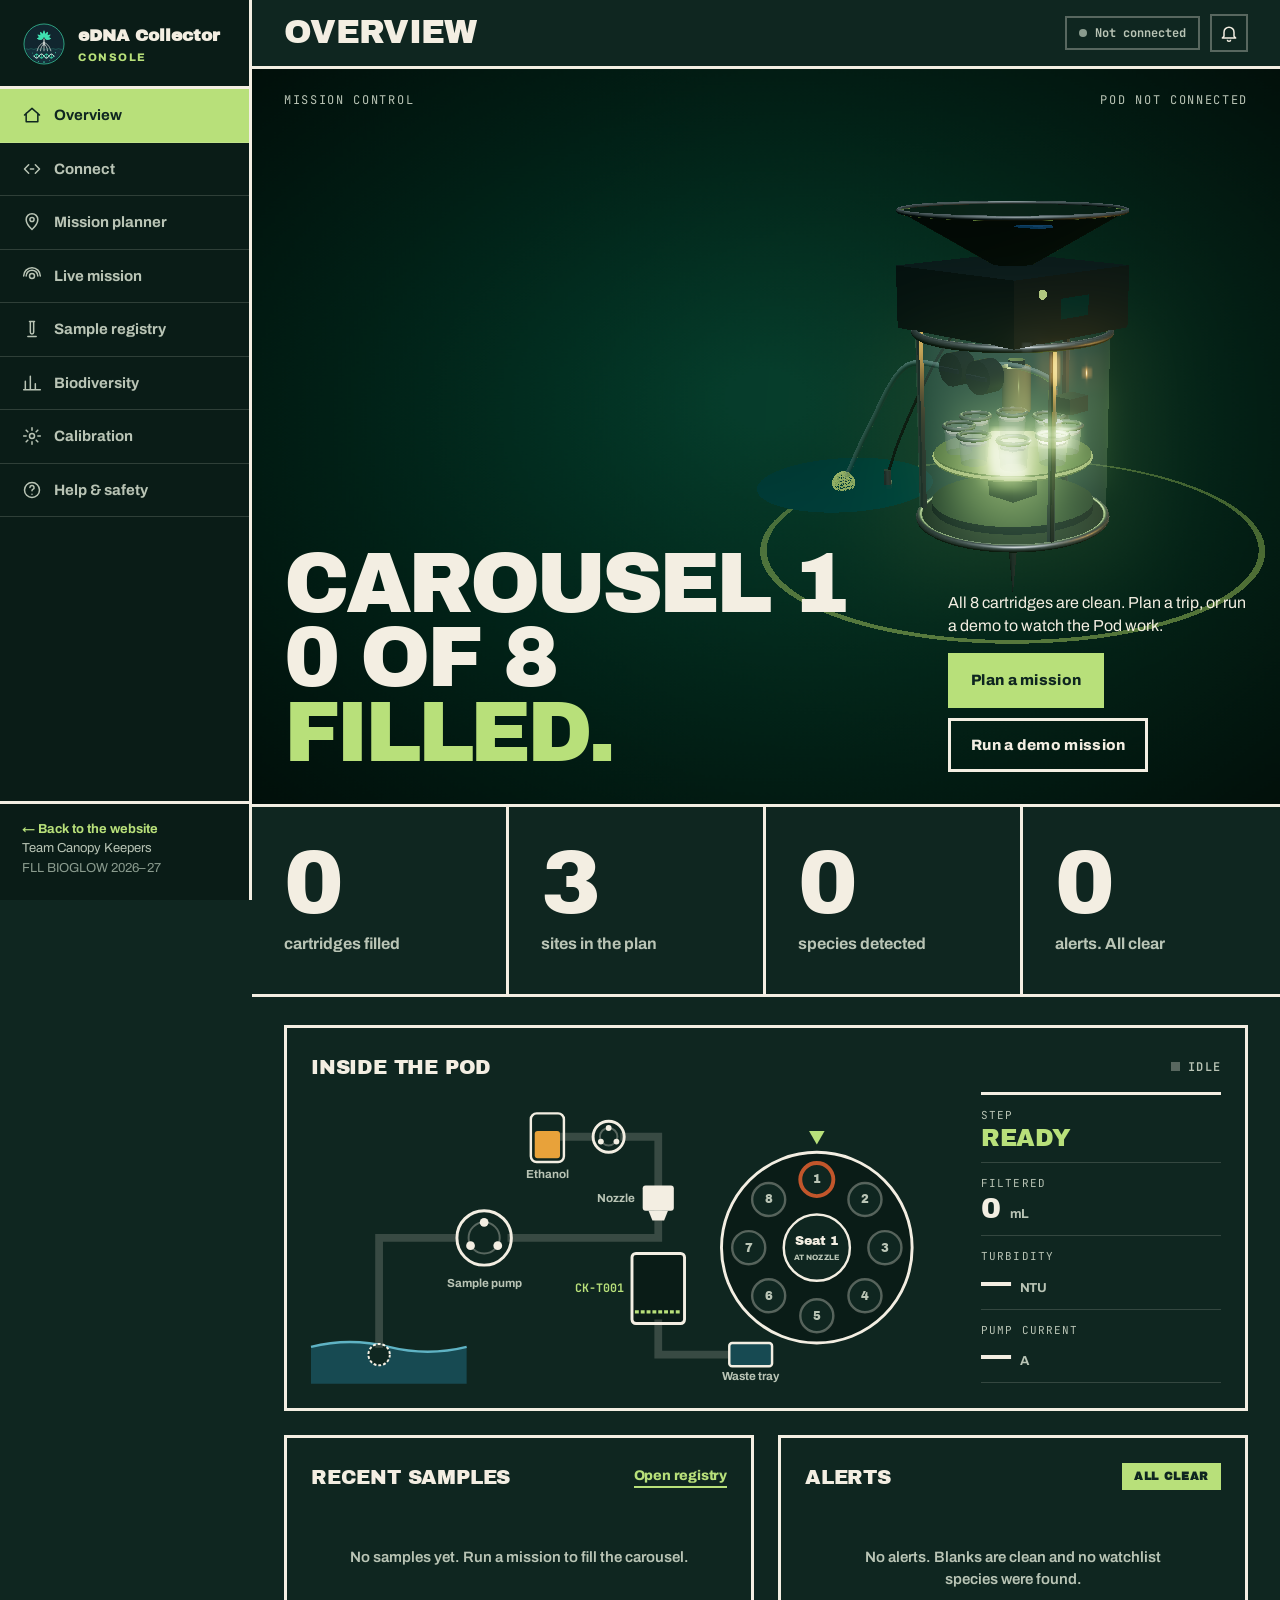
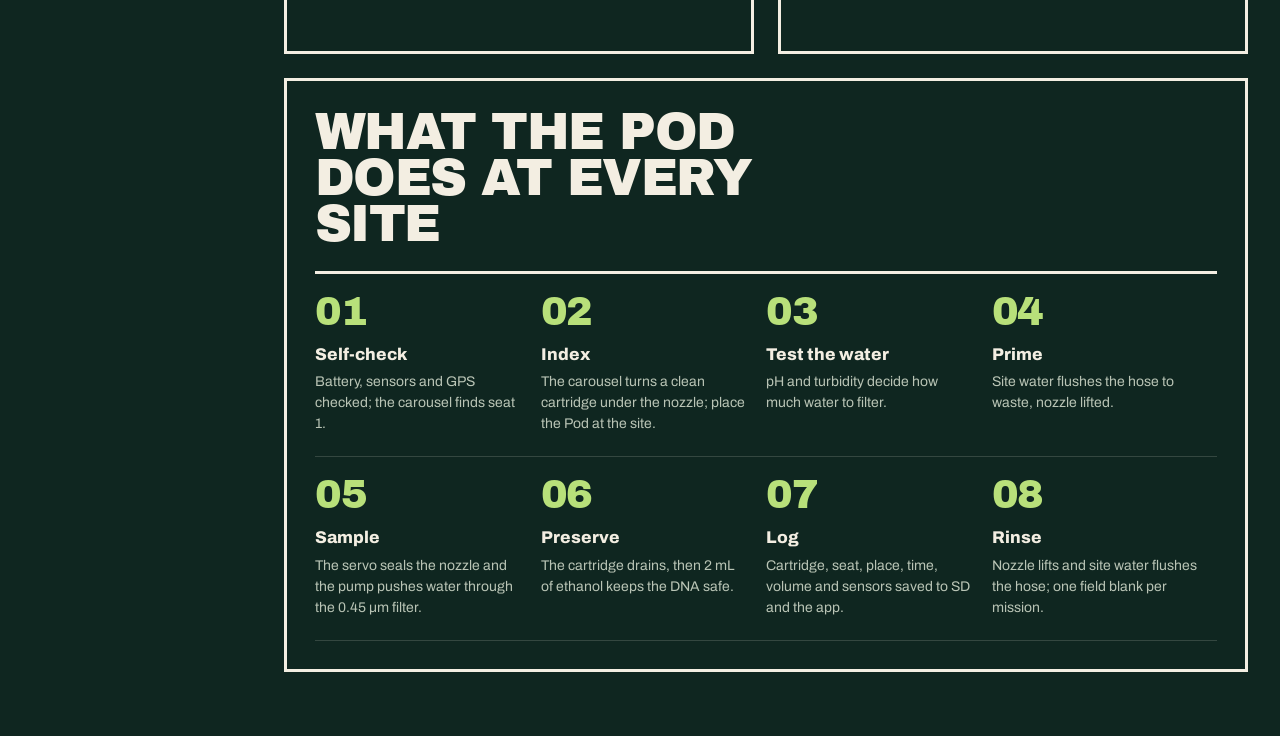
==== commit b8f570a3: "Console: website-style redesign Dark forest ground, giant Archivo Black headlines, hard 3px rules, f" ====
--- a/console.html
+++ b/console.html
@@ -5,14 +5,14 @@
 <meta name="viewport" content="width=device-width, initial-scale=1">
 <title>eDNA Collector Console · Canopy Keepers</title>
 <meta name="description" content="Mission control for the eDNA Collector: plan sampling missions, watch the collector live in 3D, track every tube from field to lab, and see which species live in the water.">
-<meta name="theme-color" content="#15261E">
+<meta name="theme-color" content="#0F2620">
 <meta property="og:title" content="eDNA Collector Console">
 <meta property="og:description" content="Find the animals nobody can see — from one bottle of water. By Team Canopy Keepers, FIRST LEGO League BIOGLOW.">
 <meta property="og:type" content="website">
 <link rel="icon" type="image/svg+xml" href="assets/canopy-keepers-logo.svg">
 <link rel="preconnect" href="https://fonts.googleapis.com">
 <link rel="preconnect" href="https://fonts.gstatic.com" crossorigin>
-<link rel="stylesheet" href="https://fonts.googleapis.com/css2?family=Instrument+Sans:wght@400;500;600;700&family=IBM+Plex+Mono:wght@400;500&display=swap">
+<link rel="stylesheet" href="https://fonts.googleapis.com/css2?family=Archivo:wght@400;500;600;700;800&family=Archivo+Black&family=JetBrains+Mono:wght@400;600&display=swap">
 <link rel="stylesheet" href="vendor/leaflet/leaflet.css">
 <link rel="stylesheet" href="css/app.css">
 <script type="importmap">
--- a/css/app.css
+++ b/css/app.css
@@ -297,199 +297,279 @@
   *,*::before,*::after{animation-duration:.01ms!important;animation-iteration-count:1!important;transition-duration:.01ms!important}
 }
 
-/* ───── Field-instrument theme ─────
-   A dark instrument bezel (sidebar) around a bright, sunlight-readable work surface.
-   Cartridge IDs are real codes, so they keep the mono face; everything else is one sans. */
+/* ───── Canopy Keepers console: the website's language, as a cockpit ─────
+   Deep forest ground, paper ink, leaf for anything live, clay for anything that needs attention.
+   Hard 3px rules instead of soft cards; giant Archivo Black for the numbers that matter. */
 :root{
-  --paper:#EEF2EC; --surface:#FFFFFF; --ink:#15261E; --ink-2:#55665C; --rule:#D6DED4; --rule-2:#C2CDC1;
-  --moss:#24704A; --moss-2:#1B5838; --moss-soft:#E0EEE4; --amber:#B36B12; --amber-soft:#F7ECDA;
-  --red:#B3392B; --red-soft:#F7E3DF; --blue:#2A5F86; --blue-soft:#E2EDF5;
-  --bg:var(--paper); --panel:var(--surface); --panel2:#F5F8F3; --line:var(--rule); --line2:var(--rule-2);
-  --text:var(--ink); --muted:var(--ink-2); --dim:#7A887F; --mint:var(--moss);
-  --display:'Instrument Sans','Segoe UI',system-ui,sans-serif; --body:'Instrument Sans','Segoe UI',system-ui,sans-serif;
-  --mono:'IBM Plex Mono',ui-monospace,Consolas,monospace; --r:6px;
+  --deep:#0F2620; --dark:#14352A; --deeper:#0A1C17; --paper:#F3EEE2; --leaf:#B8E07A; --moss:#6E8B3D; --clay:#C2562B;
+  --ink:var(--paper); --ink-2:#B9C4B5; --dim:#8A9B8E; --surface:var(--deep); --panel2:#12302A;
+  --rule:rgba(243,238,226,.16); --rule-2:rgba(243,238,226,.32); --hard:3px solid var(--paper);
+  --bg:var(--deep); --panel:var(--deep); --line:var(--rule); --line2:var(--rule-2); --text:var(--paper); --muted:var(--ink-2); --mint:var(--leaf);
+  --amber:#E8A23A; --red:#E8694A; --blue:#7CC4E8;
+  --display:'Archivo Black','Arial Black',Impact,sans-serif; --body:'Archivo','Helvetica Neue',Arial,sans-serif; --mono:'JetBrains Mono',ui-monospace,Consolas,monospace;
+  --r:0px;
 }
 #bg{display:none}
-body{background:var(--paper);color:var(--ink);font-size:15px;color-scheme:light}
-a{color:var(--moss)}
-:focus-visible{outline:2px solid var(--moss);outline-offset:2px}
-
-/* loader */
-#loader{background:var(--ink)}
-.loader-logo,.loader-drop{filter:none}
-.loader-team{color:#E6EDE4;font-family:var(--body);font-weight:600;letter-spacing:.04em}
-.loader-text{color:#A8B8AD;font-family:var(--body)}
-
-/* bezel */
-.sidebar{background:var(--ink);backdrop-filter:none;border-right:0;gap:22px}
-.brand{border-bottom:1px solid #2A3D33;color:#F1F5EF}
+body{background:var(--deep);color:var(--paper);font-family:var(--body);font-size:15px}
+a{color:var(--leaf)}
+:focus-visible{outline:3px solid var(--clay);outline-offset:3px;border-radius:0}
+
+/* loader: same count-up stage as the website */
+#loader{background:var(--paper);color:var(--deep)}
+.loader-logo{filter:none}
+.loader-team{color:var(--deep);font-family:var(--display);letter-spacing:-.01em;font-size:clamp(28px,6vw,64px);line-height:.9}
+.loader-text{color:var(--deep);font-family:var(--body);font-weight:800;text-transform:uppercase;letter-spacing:.12em;font-size:13px}
+
+/* sidebar */
+.sidebar{background:var(--deeper);backdrop-filter:none;border-right:var(--hard);padding:22px 0;gap:0}
+.brand{padding:0 22px 20px;border-bottom:var(--hard);color:var(--paper)}
 .brand img,.brand svg{filter:none}
-.brand b{font-family:var(--body);font-weight:700;font-size:16px;letter-spacing:0}
-.brand small{color:#9FB8A6;letter-spacing:0;text-transform:none;font-size:13px}
-.sidebar nav a{color:#B9C8BE;border-radius:4px;padding:10px 12px}
-.sidebar nav a:hover{background:#1E3329;color:#F1F5EF}
-.sidebar nav a.active{background:#F1F5EF;color:var(--ink)}
+.brand b{font-family:var(--display);font-size:17px;letter-spacing:0}
+.brand small{color:var(--leaf);font-family:var(--body);font-weight:800;text-transform:uppercase;letter-spacing:.14em;font-size:11px}
+.sidebar nav{gap:0}
+.sidebar nav a{border-radius:0;padding:15px 22px;color:var(--ink-2);font-weight:700;border-bottom:1px solid var(--rule);transition:background .2s,color .2s,padding .25s}
+.sidebar nav a:hover{background:var(--dark);color:var(--paper);padding-left:28px}
+.sidebar nav a.active{background:var(--leaf);color:var(--deep)}
+.sidebar nav a.active svg{stroke:var(--deep)}
 .sidebar nav a.active::before{display:none}
-.sidebar nav a.active svg{stroke:var(--moss)}
-.side-foot{border-top:1px solid #2A3D33;color:#9FB0A5}
-.side-foot a{color:#CFE6D5!important}
-.side-foot span{color:#7F9387}
-.topbar{background:var(--surface);backdrop-filter:none;border-bottom:1px solid var(--rule)}
-.topbar h1{font-family:var(--body);font-weight:600;font-size:20px;letter-spacing:-.01em}
-.menu-btn{border-color:var(--rule)}
-.menu-btn svg,.bell svg{stroke:var(--ink)}
-.pill{background:var(--surface);border-color:var(--rule);color:var(--ink-2)}
-.pill[data-state=on]{color:var(--moss-2);border-color:#A9CDB6;background:var(--moss-soft)}
-.pill[data-state=on] i{background:var(--moss);box-shadow:none}
+.side-foot{border-top:var(--hard);padding:16px 22px 0;color:var(--ink-2)}
+.side-foot a{color:var(--leaf)!important}
+
+/* topbar: the page name is the headline */
+.topbar{background:var(--deep);backdrop-filter:none;border-bottom:var(--hard);padding:14px 32px}
+.topbar h1{font-family:var(--display);font-weight:400;font-size:clamp(22px,2.6vw,34px);text-transform:uppercase;letter-spacing:-.02em;line-height:1}
+.menu-btn{border:2px solid var(--paper);border-radius:0}
+.menu-btn svg,.bell svg{stroke:var(--paper)}
+.pill{border-radius:0;border:2px solid var(--rule-2);background:transparent;color:var(--ink-2);font-weight:700;font-family:var(--mono);font-size:12px}
+.pill[data-state=on]{border-color:var(--leaf);color:var(--leaf)}
+.pill[data-state=on] i{background:var(--leaf);box-shadow:0 0 0 3px rgba(184,224,122,.25)}
+.pill[data-state=busy]{border-color:var(--amber);color:var(--amber)}
 .pill[data-state=busy] i{background:var(--amber);box-shadow:none}
-.bell{background:var(--surface);border-color:var(--rule);border-radius:6px}
-.bell b{color:#fff;box-shadow:none}
-
-/* surfaces */
-.card{background:var(--surface);border:1px solid var(--rule);border-radius:var(--r);backdrop-filter:none;box-shadow:none}
+.bell{border-radius:0;border:2px solid var(--rule-2);background:transparent}
+.bell b{background:var(--clay);color:var(--paper);border-radius:0;box-shadow:none}
+#view{padding:0 0 64px}
+#view>section,#view>.grid{padding-left:32px;padding-right:32px}
+#view>section.grid,#view>.grid{padding-top:28px}
+
+/* panels: hard-edged, separated by rules */
+.grid{gap:24px}
+.card{background:transparent;border:var(--hard);border-radius:0;padding:24px;backdrop-filter:none;box-shadow:none}
 .card::after{display:none}
-.card h2{font-family:var(--body);font-weight:600;font-size:16px;text-transform:none;letter-spacing:0;color:var(--ink)}
+.card h2{font-family:var(--display);font-weight:400;font-size:20px;text-transform:uppercase;letter-spacing:-.01em;margin:0 0 18px}
 .card p{color:var(--ink-2)}
-.eyebrow{letter-spacing:0;text-transform:none;font-size:13px;color:var(--ink-2);font-weight:600}
-.h-link{margin-left:auto;font-size:14px;font-weight:600;text-decoration:none}
-.h-link:hover{text-decoration:underline}
-.tag{background:var(--panel2);border-color:var(--rule);color:var(--ink-2);border-radius:4px;font-weight:600}
-.tag.ok{color:var(--moss-2);background:var(--moss-soft);border-color:#B9D8C3}
-.tag.warn{color:#8A520D;background:var(--amber-soft);border-color:#E8CFA6}
-.tag.crit{color:var(--red);background:var(--red-soft);border-color:#E9BDB5}
-.tag.info{color:var(--blue);background:var(--blue-soft);border-color:#BCD3E4}
-.btn{border-radius:5px;background:var(--surface);border-color:var(--rule-2);color:var(--ink);font-weight:600}
-.btn:hover{border-color:var(--ink);box-shadow:none}
-.btn.primary{background:var(--moss);border-color:var(--moss);color:#fff}
-.btn.primary:hover{background:var(--moss-2);border-color:var(--moss-2)}
-.btn.danger{color:var(--red);border-color:#E2B1A8}
-.btn.danger:hover{border-color:var(--red)}
-input[type=text],input[type=number],input[type=time],input[type=search],select,textarea{background:var(--surface);border-color:var(--rule-2);border-radius:5px;color:var(--ink)}
-input:focus,select:focus,textarea:focus{border-color:var(--moss);box-shadow:0 0 0 3px var(--moss-soft)}
-label.f{color:var(--ink-2)}
-.empty{color:var(--ink-2)}
-.mono{font-family:var(--mono);font-size:.95em}
-
-/* overview */
-.ov-top{display:grid;grid-template-columns:minmax(0,1.15fr) minmax(0,1fr);gap:20px}
-.ov-pod{display:grid;grid-template-columns:240px minmax(0,1fr);gap:28px;align-items:center;padding:28px}
+.big-h{font-family:var(--display);font-weight:400;text-transform:uppercase;font-size:clamp(30px,4vw,56px);line-height:.9;letter-spacing:-.03em;margin:0 0 24px;max-width:14ch}
+.eyebrow{color:var(--leaf);letter-spacing:.12em;font-weight:800}
+.h-link{margin-left:auto;font-family:var(--body);font-size:14px;font-weight:800;text-transform:none;text-decoration:none;color:var(--leaf);border-bottom:2px solid currentColor}
+.tag{border-radius:0;border:2px solid var(--rule-2);background:transparent;color:var(--ink-2);font-weight:800;font-size:11px;text-transform:uppercase;letter-spacing:.06em}
+.tag.ok{color:var(--deep);background:var(--leaf);border-color:var(--leaf)}
+.tag.warn{color:var(--deep);background:var(--amber);border-color:var(--amber)}
+.tag.crit{color:var(--paper);background:var(--clay);border-color:var(--clay)}
+.tag.info{color:var(--deep);background:var(--blue);border-color:var(--blue)}
+.btn{border-radius:0;border:3px solid var(--paper);background:transparent;color:var(--paper);font-weight:800;padding:13px 20px;letter-spacing:.02em;transition:background .2s,color .2s,transform .2s}
+.btn:hover{background:var(--paper);color:var(--deep);border-color:var(--paper);box-shadow:none}
+.btn.primary{background:var(--leaf);border-color:var(--leaf);color:var(--deep)}
+.btn.primary:hover{background:var(--paper);border-color:var(--paper)}
+.btn.danger{border-color:var(--clay);color:var(--clay)}
+.btn.danger:hover{background:var(--clay);color:var(--paper)}
+.btn.sm{padding:8px 12px;border-width:2px}
+input[type=text],input[type=number],input[type=time],input[type=search],select,textarea{border-radius:0;border:2px solid var(--rule-2);background:var(--deeper);color:var(--paper);font-weight:600}
+input:focus,select:focus,textarea:focus{border-color:var(--leaf);box-shadow:none}
+label.f{color:var(--ink-2);font-weight:700}
+.empty{color:var(--ink-2);font-weight:600}
+.mono{font-family:var(--mono)}
+
+/* ── Overview hero: the website's opening, live ── */
+.ov-hero{position:relative;height:min(82vh,760px);min-height:560px;overflow:hidden;border-bottom:var(--hard);padding:0!important;background:var(--deep)}
+.ov-stage{position:absolute!important;inset:0;min-height:0;background:transparent!important;border:0!important}
+.ov-meta{position:absolute;top:22px;left:32px;right:32px;display:flex;justify-content:space-between;gap:16px;z-index:2;font-family:var(--mono);font-size:12px;text-transform:uppercase;letter-spacing:.14em;color:var(--ink-2);pointer-events:none}
+.ov-copy{position:absolute;left:32px;right:32px;bottom:32px;z-index:2;display:grid;grid-template-columns:minmax(0,1fr) 300px;gap:32px;align-items:end;pointer-events:none}
+.ov-copy>*{pointer-events:auto}
+.ov-h{margin:0;font-family:var(--display);font-weight:400;text-transform:uppercase;font-size:clamp(48px,6.6vw,124px);white-space:nowrap;line-height:.84;letter-spacing:-.045em;color:var(--paper)}
+.ov-h .ln{display:block;overflow:hidden;padding-bottom:.04em}
+.ov-h .ln>span{display:inline-block;animation:lnUp .9s cubic-bezier(.2,.8,.2,1) both}
+.ov-h .ln:nth-child(2)>span{animation-delay:.08s} .ov-h .ln:nth-child(3)>span{animation-delay:.16s}
+.ov-h em{font-style:normal;color:var(--leaf)}
+@keyframes lnUp{from{transform:translateY(105%)}}
+.ov-side{display:flex;flex-direction:column;gap:16px;animation:fadeIn .8s .35s both}
+.ov-side p{margin:0;font-size:16px;line-height:1.45;color:var(--paper)}
+.ov-btns{display:flex;flex-direction:column;gap:10px;align-items:flex-start}
+@keyframes fadeIn{from{opacity:0;transform:translateY(12px)}}
+.ov-dial{width:180px}
 .ov-dial svg{width:100%;height:auto;display:block}
-.ov-dial .plate{fill:var(--paper);stroke:var(--rule-2)}
-.ov-dial .hub{fill:var(--surface);stroke:var(--rule-2)}
-.ov-dial .nozzle{fill:var(--ink)}
-.ov-dial .seat circle{stroke-width:2.5}
-.ov-dial .seat text{font:600 14px var(--body)}
-.ov-dial .seat.full circle{fill:var(--moss);stroke:var(--moss-2)} .ov-dial .seat.full text{fill:#fff}
-.ov-dial .seat.blank circle{fill:var(--blue-soft);stroke:var(--blue)} .ov-dial .seat.blank text{fill:var(--blue)}
-.ov-dial .seat.clean circle{fill:var(--surface);stroke:var(--rule-2)} .ov-dial .seat.clean text{fill:var(--ink-2)}
-.ov-dial .seat.next circle{fill:var(--amber-soft);stroke:var(--amber);stroke-dasharray:5 4} .ov-dial .seat.next text{fill:#8A520D}
-.ov-dial .hub-n{font:700 22px var(--body);fill:var(--ink)}
-.ov-dial .hub-l{font:500 11px var(--body);fill:var(--ink-2)}
-.ov-title{font-size:28px!important;font-weight:600!important;letter-spacing:-.02em!important;margin:0 0 4px!important}
-.ov-sub{margin:0 0 18px!important;max-width:42ch}
-.facts{display:grid;grid-template-columns:1fr 1fr;gap:0;margin:0 0 20px;border-top:1px solid var(--rule)}
-.facts div{padding:12px 0;border-bottom:1px solid var(--rule)}
-.facts div:nth-child(odd){padding-right:16px;border-right:1px solid var(--rule)}
-.facts div:nth-child(even){padding-left:16px}
-.facts dt{font-size:13px;color:var(--ink-2)}
-.facts dd{margin:2px 0 0;font-size:26px;font-weight:600;font-variant-numeric:tabular-nums;letter-spacing:-.01em}
-.facts dd.bad{color:var(--red)}
-.ov-twin{padding:0;min-height:360px;background:#10201b;border-color:#10201b}
-.ov-twin .stage-label{color:#9FB0A5}
-.loop{list-style:none;margin:0;padding:0;display:grid;grid-template-columns:repeat(4,minmax(0,1fr));counter-reset:step;border-top:1px solid var(--rule)}
-.loop li{counter-increment:step;padding:14px 16px 14px 0;border-bottom:1px solid var(--rule);display:flex;flex-direction:column;gap:2px}
-.loop li::before{content:counter(step);font-weight:700;color:var(--moss);font-variant-numeric:tabular-nums}
-.loop b{font-weight:600}
-.loop span{color:var(--ink-2);font-size:14px;max-width:32ch}
-
-/* 3D viewports stay dark like a camera feed */
-.stage{background:#10201b;border-radius:var(--r)}
-.stage .stage-label{color:#9FB0A5}
-.hero{background:var(--surface)}
-.hero-copy h2{font-family:var(--body);font-weight:600;font-size:34px;letter-spacing:-.02em}
-.hero-copy h2 em{color:inherit;text-shadow:none}
-.live-stage{border-color:#10201b}
-.live-hud .tag{background:rgba(255,255,255,.92)}
+.ov-dial .plate{fill:rgba(10,28,23,.75);stroke:var(--paper);stroke-width:3}
+.ov-dial .hub{fill:var(--deep);stroke:var(--paper);stroke-width:2}
+.ov-dial .nozzle{fill:var(--leaf)}
+.ov-dial .seat circle{stroke-width:3}
+.ov-dial .seat text{font:400 14px var(--display)}
+.ov-dial .seat.full circle{fill:var(--leaf);stroke:var(--leaf)} .ov-dial .seat.full text{fill:var(--deep)}
+.ov-dial .seat.blank circle{fill:var(--blue);stroke:var(--blue)} .ov-dial .seat.blank text{fill:var(--deep)}
+.ov-dial .seat.clean circle{fill:var(--deep);stroke:var(--rule-2)} .ov-dial .seat.clean text{fill:var(--ink-2)}
+.ov-dial .seat.next circle{fill:var(--deep);stroke:var(--clay);stroke-dasharray:6 4;animation:spinDash 6s linear infinite} .ov-dial .seat.next text{fill:var(--clay)}
+@keyframes spinDash{to{stroke-dashoffset:-60}}
+.ov-dial .hub-n{font:400 22px var(--display);fill:var(--paper)}
+.ov-dial .hub-l{font:800 10px var(--body);fill:var(--ink-2);text-transform:uppercase;letter-spacing:.1em}
+
+.ov-facts{display:grid;grid-template-columns:repeat(4,minmax(0,1fr));border-bottom:var(--hard);padding:0!important}
+.ov-fact{padding:clamp(22px,3vw,40px) 32px;border-right:var(--hard);display:flex;flex-direction:column;gap:10px}
+.ov-fact:last-child{border-right:0}
+.ov-fact b{font-family:var(--display);font-weight:400;font-size:clamp(56px,7vw,120px);line-height:.85;letter-spacing:-.04em;font-variant-numeric:tabular-nums}
+.ov-fact span{font-weight:700;font-size:16px;color:var(--ink-2)}
+.ov-fact.hot{background:var(--clay)} .ov-fact.hot span{color:var(--paper)}
+.ov-loop{border:var(--hard);padding:28px}
+.loop{list-style:none;margin:0;padding:0;display:grid;grid-template-columns:repeat(4,minmax(0,1fr));counter-reset:step;border-top:var(--hard)}
+.loop li{counter-increment:step;padding:18px 20px 22px 0;border-bottom:1px solid var(--rule);display:flex;flex-direction:column;gap:4px}
+.loop li::before{content:counter(step,decimal-leading-zero);font-family:var(--display);font-size:40px;line-height:1;color:var(--leaf);letter-spacing:-.03em;margin-bottom:6px}
+.loop b{font-weight:800;font-size:17px}
+.loop span{color:var(--ink-2);font-size:14px;max-width:30ch}
+
+/* 3D stages everywhere */
+.stage{background:transparent;border-radius:0}
+.stage .stage-label{color:var(--ink-2);font-family:var(--mono);font-size:11px;text-transform:uppercase;letter-spacing:.1em}
+.hero{background:transparent}
+.hero-copy h2{font-family:var(--display);text-transform:uppercase;letter-spacing:-.03em}
+.hero-copy h2 em{color:var(--leaf);text-shadow:none}
+.live-stage{border:var(--hard)!important;min-height:620px}
+.live-hud .tag:not(.ok):not(.info){background:var(--deep)}
 
 /* live instruments */
-.ring .seg{stroke:var(--rule)}
-.ring .seg.done{stroke:#9CC7AC}
-.ring .seg.on{stroke:var(--moss);filter:none}
-.ring text{font-family:var(--body);fill:var(--ink)}
-.gauge{background:var(--panel2);border-color:var(--rule);border-radius:5px}
-.gauge .gl{text-transform:none;letter-spacing:0;font-size:13px;color:var(--ink-2)}
-.gauge .gv{font-family:var(--body);font-weight:600;font-variant-numeric:tabular-nums}
-.bar{background:var(--rule);border-radius:2px}
-.bar i{background:var(--moss);box-shadow:none}
+.ring .seg{stroke:var(--rule);stroke-width:16}
+.ring .seg.done{stroke:var(--moss)}
+.ring .seg.on{stroke:var(--leaf);filter:none}
+.ring text{font-family:var(--display);fill:var(--paper)}
+.gauge{background:transparent;border:2px solid var(--rule-2);border-radius:0}
+.gauge .gl{font-family:var(--mono);text-transform:uppercase;letter-spacing:.1em;font-size:11px;color:var(--ink-2)}
+.gauge .gv{font-family:var(--display);font-weight:400;font-size:34px;letter-spacing:-.02em}
+.bar{border-radius:0;height:5px;background:var(--rule)}
+.bar i{background:var(--leaf);box-shadow:none}
 .bar.amber i{background:var(--amber);box-shadow:none}
-.io span{border-color:var(--rule);border-radius:5px;color:var(--ink-2)}
-.io span i{background:var(--rule-2)}
-.io span.on{color:var(--ink);border-color:#9CC7AC;background:var(--moss-soft)}
-.io span.on i{background:var(--moss);box-shadow:none}
-.term{background:#13211B;border-color:#13211B;border-radius:5px;color:#CFE6D5}
-.term .in{color:#E8B45E} .term .ok{color:#9DDB9F} .term .err{color:#F09A8B} .term .sys{color:#93A69A}
-.steps i{background:var(--rule)}
-.steps i.on{background:var(--moss);box-shadow:none}
-.slotgrid span{border-color:var(--rule-2);border-radius:50%;color:var(--ink-2)}
-.slotgrid span.used{background:var(--moss);color:#fff;border-color:var(--moss-2)}
-.slotgrid span.blank{background:var(--blue-soft);color:var(--blue);border-color:var(--blue)}
+.io span{border-radius:0;border:2px solid var(--rule-2);color:var(--ink-2);font-weight:700}
+.io span.on{background:var(--leaf);border-color:var(--leaf);color:var(--deep)}
+.io span.on i{background:var(--deep);box-shadow:none}
+.term{background:var(--deeper);border:2px solid var(--rule-2);border-radius:0;color:#CFE6D5}
+.steps i{border-radius:0;background:var(--rule)} .steps i.on{background:var(--leaf);box-shadow:none}
+.slotgrid span{border-radius:0;border:2px solid var(--rule-2);color:var(--ink-2)}
+.slotgrid span.used{background:var(--leaf);color:var(--deep);border-color:var(--leaf)}
+.slotgrid span.blank{background:var(--blue);color:var(--deep);border-color:var(--blue)}
 
 /* tables, lists, map */
-.table-wrap{border-color:var(--rule);border-radius:5px}
-th{background:var(--panel2);text-transform:none;letter-spacing:0;font-size:13px;font-weight:600;color:var(--ink-2)}
+.table-wrap{border:2px solid var(--rule-2);border-radius:0}
+th{background:var(--deeper);font-family:var(--mono);font-size:11px;letter-spacing:.1em;text-transform:uppercase;color:var(--ink-2);font-weight:600}
 td{border-color:var(--rule)}
-tbody tr:hover{background:#F6F9F5}
-.map,.leaflet-container{background:#E4EAE2;border-color:var(--rule);border-radius:5px}
-.leaflet-tile-pane{filter:saturate(.75)}
-.leaflet-popup-content-wrapper,.leaflet-popup-tip{background:var(--surface);color:var(--ink);border-color:var(--rule)}
-.leaflet-control-attribution{background:rgba(255,255,255,.85)!important;color:var(--ink-2)!important}
-.leaflet-bar a{background:var(--surface)!important;color:var(--ink)!important;border-color:var(--rule)!important}
-.site-pin{background:var(--moss);box-shadow:none;border-color:#fff}
-.site-pin b{color:#fff;font-family:var(--body)}
-.site-pin.prot{background:var(--amber);box-shadow:none}
-.map-note{background:rgba(255,255,255,.92);border-color:var(--rule);color:var(--ink-2)}
-.site{background:var(--surface);border-color:var(--rule);border-radius:5px}
-.site .n{background:var(--moss-soft);color:var(--moss-2);font-family:var(--body)}
-.site .n.prot{background:var(--amber-soft);color:#8A520D}
-.icon-btn{border-color:var(--rule);color:var(--ink-2);border-radius:4px}
-.icon-btn:hover{border-color:var(--ink);color:var(--ink)}
-.conn-opt .big{background:var(--moss-soft);border-color:#B9D8C3;border-radius:6px}
-.conn-opt .big svg{stroke:var(--moss)}
-.conn-opt h3{font-family:var(--body);font-weight:600}
-.conn-opt.active{border-color:var(--moss);box-shadow:0 0 0 1px var(--moss)}
+tbody tr:hover{background:rgba(184,224,122,.07)}
+.map,.leaflet-container{border-radius:0;border:2px solid var(--rule-2);background:#0A1C17}
+.leaflet-tile-pane{filter:invert(1) hue-rotate(180deg) brightness(.82) saturate(.55)}
+.leaflet-popup-content-wrapper,.leaflet-popup-tip{border-radius:0;background:var(--deep);color:var(--paper);border:2px solid var(--paper)}
+.leaflet-bar a{background:var(--deep)!important;color:var(--paper)!important;border-color:var(--rule-2)!important;border-radius:0!important}
+.leaflet-control-attribution{background:rgba(10,28,23,.85)!important;color:var(--ink-2)!important}
+.site-pin{background:var(--leaf);box-shadow:none;border:3px solid var(--deep)}
+.site-pin b{color:var(--deep);font-family:var(--display)}
+.site-pin.prot{background:var(--clay)} .site-pin.prot b{color:var(--paper)}
+.map-note{border-radius:0;background:var(--deep);border:2px solid var(--rule-2);color:var(--ink-2)}
+.site{border-radius:0;border:2px solid var(--rule-2);background:transparent}
+.site .n{border-radius:0;background:var(--leaf);color:var(--deep);font-family:var(--display)}
+.site .n.prot{background:var(--clay);color:var(--paper)}
+.icon-btn{border-radius:0;border:2px solid var(--rule-2);color:var(--ink-2)}
+.icon-btn:hover{border-color:var(--leaf);color:var(--leaf)}
+.conn-opt .big{border-radius:0;background:transparent;border:3px solid var(--leaf)}
+.conn-opt .big svg{stroke:var(--leaf)}
+.conn-opt h3{font-family:var(--display);font-weight:400;text-transform:uppercase}
+.conn-opt.active{border-color:var(--leaf);box-shadow:inset 0 0 0 3px var(--leaf)}
 .chart text{fill:var(--ink-2)}
-.alert{background:var(--surface);border-color:var(--rule);border-radius:5px}
-.alert.crit{border-color:#E9BDB5;background:var(--red-soft)} .alert.crit .dot{background:var(--red);box-shadow:none}
-.alert.warn{border-color:#E8CFA6;background:var(--amber-soft)} .alert.warn .dot{background:var(--amber);box-shadow:none}
-.alert small{color:var(--ink-2)}
-.sp{border-color:var(--rule);border-radius:5px}
-.drop{border-color:var(--rule-2);border-radius:6px;color:var(--ink-2)}
-.drop.over{border-color:var(--moss);background:var(--moss-soft)}
-.prose h3{font-family:var(--body);font-weight:600}
-.prose p,.prose li{color:var(--ink-2)}
-.prose code{background:var(--panel2);color:var(--moss-2)}
-.member{border-color:var(--rule);border-radius:6px}
-.member:hover{transform:none;border-color:var(--ink)}
-.member .av{background:var(--moss);color:#fff;font-family:var(--body)}
-.stat .v{font-family:var(--body);font-weight:600}
-.stat .ic{background:var(--moss-soft);border-radius:5px}
-.stat .ic svg{stroke:var(--moss)}
-.toast{background:var(--ink);color:#F1F5EF;border-color:var(--ink);border-radius:6px;box-shadow:0 10px 30px rgba(21,38,30,.25);backdrop-filter:none}
-.toast .muted{color:#B9C8BE!important}
-.toast .dot,.toast.warn .dot,.toast.crit .dot{box-shadow:none}
+.alert{border-radius:0;border:2px solid var(--rule-2);background:transparent}
+.alert.crit{background:var(--clay);border-color:var(--clay)} .alert.crit .dot{background:var(--paper);box-shadow:none} .alert.crit small{color:var(--paper)}
+.alert.warn{border-color:var(--amber)} .alert.warn .dot{background:var(--amber);box-shadow:none}
+.sp{border-radius:0;border:2px solid var(--rule)}
+.drop{border-radius:0;border:3px dashed var(--rule-2)}
+.drop.over{border-color:var(--leaf);background:rgba(184,224,122,.08)}
+.prose h3{font-family:var(--display);font-weight:400;text-transform:uppercase}
+.prose code{border-radius:0;background:var(--deeper);color:var(--leaf)}
+.member{border-radius:0;border:2px solid var(--rule-2)}
+.member:hover{transform:none;border-color:var(--leaf)}
+.member .av{border-radius:0;background:var(--leaf);color:var(--deep)}
+.stat .v{font-family:var(--display);font-weight:400}
+.stat .ic{border-radius:0;background:transparent;border:2px solid var(--leaf)}
+.toast{border-radius:0;background:var(--paper);color:var(--deep);border:3px solid var(--deep);box-shadow:8px 8px 0 rgba(0,0,0,.35);backdrop-filter:none}
+.toast .muted{color:#41544A!important}
+.toast .dot{background:var(--moss);box-shadow:none;border-radius:0} .toast.warn .dot{background:var(--amber)} .toast.crit .dot{background:var(--clay)}
 
 @media (max-width:1180px){
-  .ov-top{grid-template-columns:1fr}
+  .ov-copy{grid-template-columns:1fr;gap:20px} .ov-side{max-width:420px}
+  .ov-facts{grid-template-columns:repeat(2,minmax(0,1fr))}
+  .ov-fact:nth-child(2){border-right:0} .ov-fact:nth-child(-n+2){border-bottom:var(--hard)}
   .loop{grid-template-columns:repeat(2,minmax(0,1fr))}
 }
 @media (max-width:860px){
-  .ov-pod{grid-template-columns:1fr;padding:20px;justify-items:center}
-  .ov-dial{width:min(240px,70vw)}
-  .ov-facts{width:100%}
-  .ov-twin{min-height:300px}
-  body.nav-open .sidebar{box-shadow:20px 0 60px rgba(21,38,30,.35)}
-}
-@media (max-width:520px){
-  .loop{grid-template-columns:1fr}
-  .loop li{padding-right:0}
-}
+  .ov-h{white-space:normal}
+  #view>section,#view>.grid{padding-left:16px;padding-right:16px}
+  .topbar{padding:12px 16px}
+  .ov-hero{height:auto;min-height:0;display:flex;flex-direction:column}
+  .ov-stage{position:relative!important;height:340px}
+  .ov-meta{left:16px;right:16px;top:14px}
+  .ov-copy{position:relative;left:auto;right:auto;bottom:auto;grid-template-columns:1fr;padding:0 16px 24px;margin-top:-40px}
+  .ov-fact{padding:20px 16px}
+  .ov-dial{width:150px}
+}
+@media (max-width:520px){ .loop{grid-template-columns:1fr} .ov-fact b{font-size:52px} }
+
+/* ───── Inside the Pod: live water-path schematic ───── */
+.sx-card h2{margin-bottom:10px}
+.sx-live{margin-left:auto;font-family:var(--mono);font-size:12px;font-weight:600;letter-spacing:.1em;text-transform:uppercase;color:var(--ink-2);display:inline-flex;align-items:center;gap:8px}
+.sx-live::before{content:'';width:9px;height:9px;background:var(--rule-2)}
+.sx-live.on{color:var(--leaf)} .sx-live.on::before{background:var(--leaf);animation:sxBlink 1s steps(2) infinite}
+@keyframes sxBlink{50%{opacity:.2}}
+.sx{display:grid;grid-template-columns:minmax(0,1fr) 240px;gap:28px;align-items:center}
+.sx-svg{width:100%;height:auto;display:block;overflow:visible}
+.sx-lbl{font:700 12px var(--body);fill:var(--ink-2)}
+.sx-tube{font-family:var(--mono);fill:var(--leaf)}
+.sx-stream{fill:#174A52} .sx-wave{fill:none;stroke:#5FB3C4;stroke-width:2.5}
+.sx-strainer{fill:var(--deep);stroke:var(--paper);stroke-width:2;stroke-dasharray:3 2}
+.sx-pipe{fill:none;stroke:rgba(243,238,226,.18);stroke-width:8;stroke-linecap:square;stroke-linejoin:miter}
+.sx-flow{fill:none;stroke-width:4;stroke-linecap:butt;stroke-dasharray:8 10;opacity:0;transition:opacity .3s}
+.sx-f-sample,.sx-f-drain{stroke:#7CC4E8} .sx-f-eth{stroke:var(--amber)}
+.sx.s-on .sx-f-sample,.sx.e-on .sx-f-eth,.sx.draining .sx-f-drain,.sx.s-on.pressed .sx-f-drain{opacity:1;animation:sxFlow .5s linear infinite}
+@keyframes sxFlow{to{stroke-dashoffset:-18}}
+.sx-body{fill:var(--deep);stroke:var(--paper);stroke-width:3}
+.sx-ring{fill:none;stroke:var(--rule-2);stroke-width:2}
+.sx-rotor circle:not(.sx-ring){fill:var(--paper)}
+.sx-rotor{transform-box:fill-box;transform-origin:center}
+.sx.s-on #sxPumpS .sx-rotor{animation:sxSpin .7s linear infinite}
+.sx.e-on #sxPumpE .sx-rotor{animation:sxSpin .55s linear infinite}
+.sx.s-on #sxPumpS .sx-body,.sx.e-on #sxPumpE .sx-body{stroke:var(--leaf)}
+.sx.s-on #sxPumpS .sx-rotor circle:not(.sx-ring),.sx.e-on #sxPumpE .sx-rotor circle:not(.sx-ring){fill:var(--leaf)}
+@keyframes sxSpin{to{transform:rotate(360deg)}}
+.sx-bottle{fill:var(--deep);stroke:var(--paper);stroke-width:2.5}
+.sx-eth{fill:var(--amber)}
+.sx-nozzle{transition:transform .5s cubic-bezier(.3,.7,.3,1)}
+.sx-nozzle rect,.sx-nozzle path{fill:var(--paper)}
+.sx.pressed .sx-nozzle{transform:translateY(32px)}
+.sx.pressed .sx-nozzle rect,.sx.pressed .sx-nozzle path{fill:var(--leaf)}
+.sx-cart{fill:var(--deeper);stroke:var(--paper);stroke-width:3}
+.sx-water{fill:#4FA6C2;transition:y .3s,height .3s}
+.sx.e-on .sx-water{fill:var(--amber)}
+.sx-filter{stroke:var(--leaf);stroke-width:3.5;stroke-dasharray:4 2}
+.sx.clog .sx-filter,.sx.clog .sx-cart{stroke:var(--clay)}
+.sx-waste{fill:#174A52;stroke:var(--paper);stroke-width:2.5}
+.sx-carousel{transition:transform 1.1s cubic-bezier(.45,.05,.2,1)}
+.sx-plate{fill:var(--deeper);stroke:var(--paper);stroke-width:3}
+.sx-seat circle{fill:var(--deep);stroke:var(--rule-2);stroke-width:2.5}
+.sx-seat text{font:400 12px var(--display);fill:var(--ink-2)}
+.sx-seat.full circle{fill:var(--leaf);stroke:var(--leaf)} .sx-seat.full text{fill:var(--deep)}
+.sx-seat.blank circle{fill:var(--blue);stroke:var(--blue)} .sx-seat.blank text{fill:var(--deep)}
+.sx-seat.on circle{stroke:var(--clay);stroke-width:4}
+.sx-marker{fill:var(--leaf)}
+.sx-hub{fill:var(--deep);stroke:var(--paper);stroke-width:2.5}
+.sx-hub-n{font:400 13px var(--display);fill:var(--paper)} .sx-hub-l{font:800 8px var(--body);fill:var(--ink-2);text-transform:uppercase;letter-spacing:.04em}
+.sx-rain line{stroke:#7CC4E8;stroke-width:2.5;opacity:0}
+.sx.raining .sx-rain line{animation:sxRain .8s linear infinite;opacity:1}
+.sx-rain line:nth-child(2n){animation-delay:.25s!important} .sx-rain line:nth-child(3n){animation-delay:.5s!important}
+@keyframes sxRain{from{transform:translateY(-6px);opacity:0}30%{opacity:1}to{transform:translateY(14px);opacity:0}}
+.sx-read{display:grid;border-top:var(--hard)}
+.sx-read div{display:flex;flex-direction:column;gap:2px;padding:12px 0;border-bottom:1px solid var(--rule)}
+.sx-read span{color:var(--ink-2);font-family:var(--mono);font-size:11px;text-transform:uppercase;letter-spacing:.1em}
+.sx-read b{font-family:var(--display);font-weight:400;font-size:30px;line-height:1;letter-spacing:-.02em;font-variant-numeric:tabular-nums}
+.sx-read b span{font:inherit;color:inherit;letter-spacing:inherit;text-transform:none}
+.sx-read small{font:700 13px var(--body);color:var(--ink-2)}
+#sxStep{color:var(--leaf);text-transform:uppercase;font-size:24px}
+.sx.clog #sxCur{color:var(--clay)}
+@media (max-width:1000px){.sx{grid-template-columns:1fr}.sx-read{grid-template-columns:1fr 1fr;column-gap:20px}}
+@media (prefers-reduced-motion:reduce){.sx *,.ov-h .ln>span,.ov-side,.ov-dial *{animation:none!important;transition:none!important}}
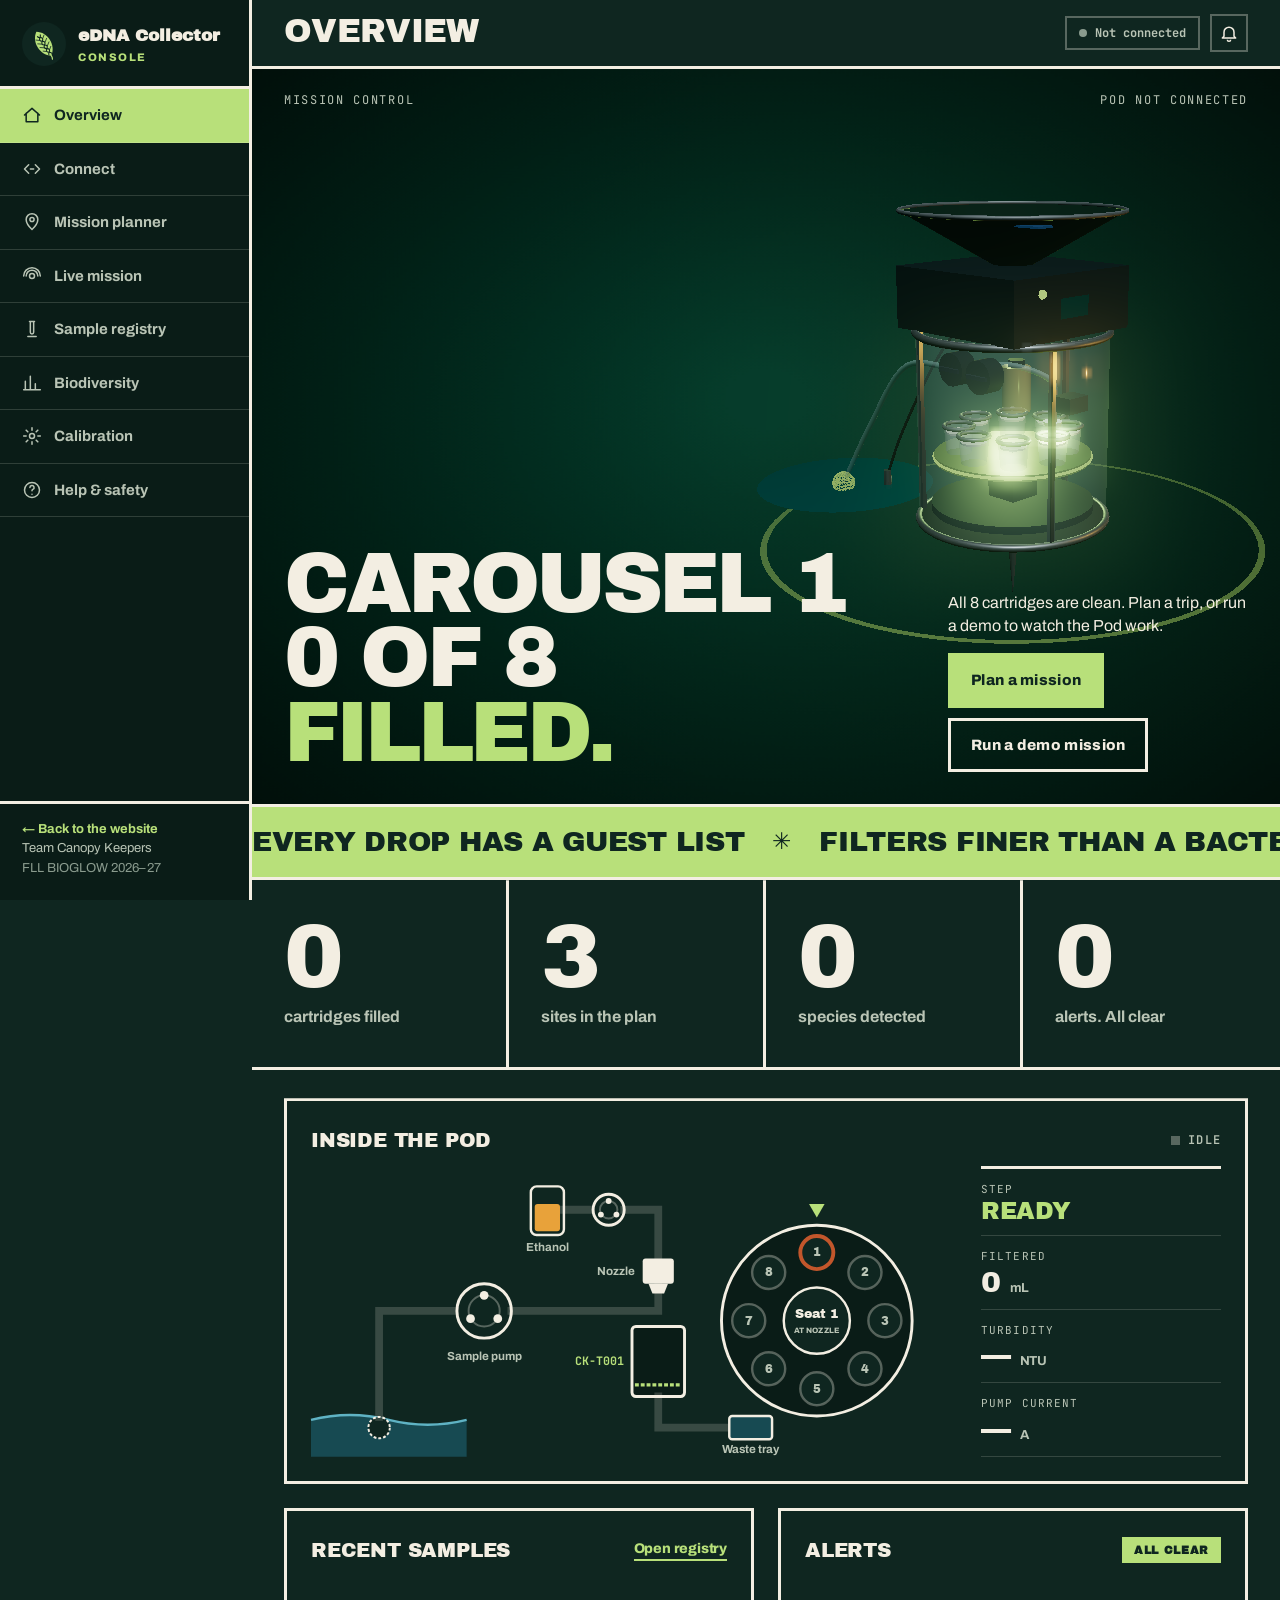
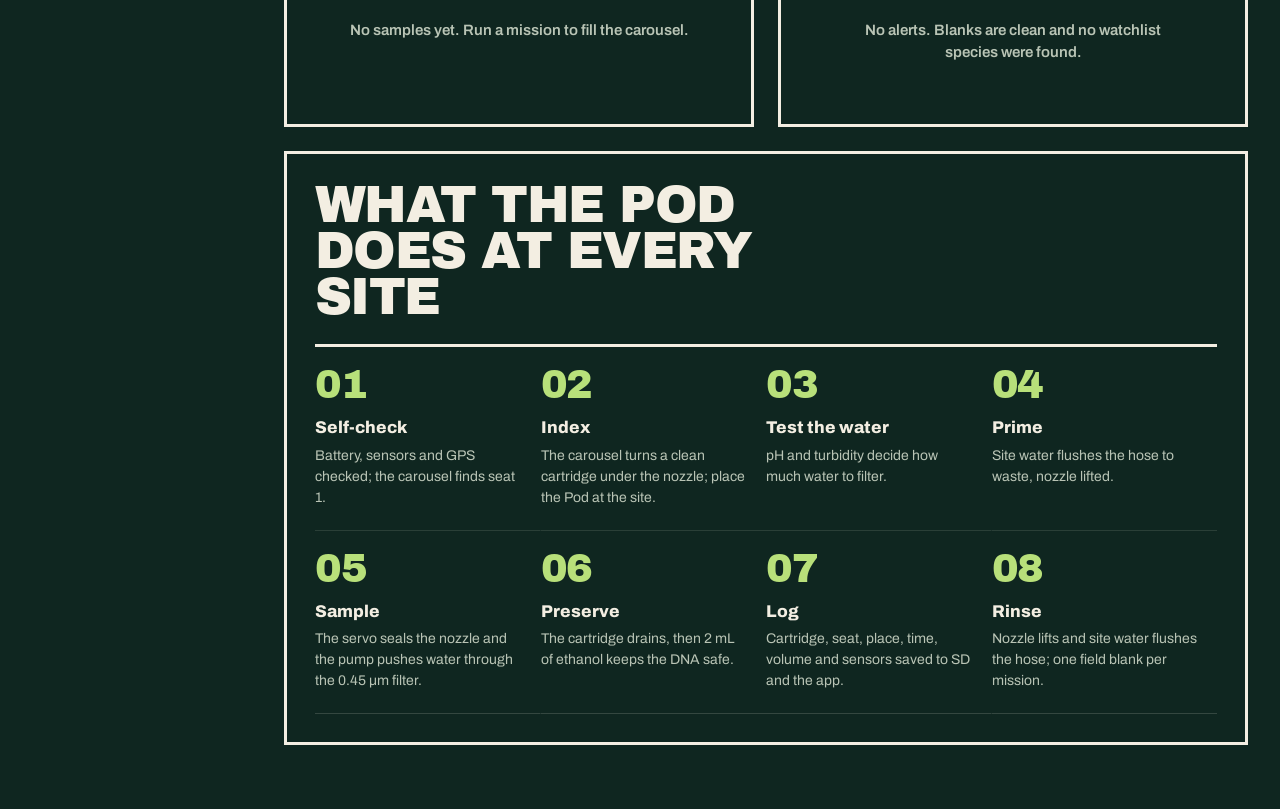
==== commit 41e87e24: "New Helix Leaf logo: site, console, favicon, apple-touch icon Co-Authored-By: Claude Opus 5.5 <norep" ====
--- a/console.html
+++ b/console.html
@@ -9,7 +9,8 @@
 <meta property="og:title" content="eDNA Collector Console">
 <meta property="og:description" content="Find the animals nobody can see — from one bottle of water. By Team Canopy Keepers, FIRST LEGO League BIOGLOW.">
 <meta property="og:type" content="website">
-<link rel="icon" type="image/svg+xml" href="assets/canopy-keepers-logo.svg">
+<link rel="icon" type="image/svg+xml" href="assets/favicon.svg">
+<link rel="apple-touch-icon" href="assets/apple-touch-icon.png">
 <link rel="preconnect" href="https://fonts.googleapis.com">
 <link rel="preconnect" href="https://fonts.gstatic.com" crossorigin>
 <link rel="stylesheet" href="https://fonts.googleapis.com/css2?family=Archivo:wght@400;500;600;700;800&family=Archivo+Black&family=JetBrains+Mono:wght@400;600&display=swap">
--- a/css/app.css
+++ b/css/app.css
@@ -573,3 +573,67 @@
 .sx.clog #sxCur{color:var(--clay)}
 @media (max-width:1000px){.sx{grid-template-columns:1fr}.sx-read{grid-template-columns:1fr 1fr;column-gap:20px}}
 @media (prefers-reduced-motion:reduce){.sx *,.ov-h .ln>span,.ov-side,.ov-dial *{animation:none!important;transition:none!important}}
+
+/* ───── Motion ───── */
+.mx-progress{position:absolute;left:0;right:0;bottom:-3px;height:3px;background:var(--leaf);transform:scaleX(0);transform-origin:left;pointer-events:none}
+.topbar{position:sticky}
+.topbar h1{overflow:hidden;padding-bottom:2px}
+.mx-ch{display:inline-block;animation:chUp .6s cubic-bezier(.2,.8,.2,1) both;animation-delay:calc(var(--i) * 28ms)}
+@keyframes chUp{from{transform:translateY(110%) rotate(6deg);opacity:0}}
+.main{position:relative}
+.mx-wipe{position:fixed;top:0;bottom:0;left:var(--side);right:0;z-index:60;background:var(--leaf);transform:scaleX(0);transform-origin:left;animation:wipe .85s cubic-bezier(.7,0,.2,1) both;pointer-events:none}
+@keyframes wipe{0%{transform:scaleX(0);transform-origin:left}45%{transform:scaleX(1);transform-origin:left}55%{transform:scaleX(1);transform-origin:right}100%{transform:scaleX(0);transform-origin:right}}
+@media (max-width:860px){.mx-wipe{left:0}}
+.mx-rv{opacity:0;transform:translateY(28px);clip-path:inset(0 0 100% 0)}
+.mx-rv.mx-in{opacity:1;transform:none;clip-path:inset(0 0 0 0);transition:opacity .5s var(--d,0ms),transform .7s cubic-bezier(.2,.8,.2,1) var(--d,0ms),clip-path .8s cubic-bezier(.7,0,.2,1) var(--d,0ms)}
+tbody tr.mx-rv{clip-path:none}
+.card.mx-rv{clip-path:inset(0 100% 0 0)} .card.mx-rv.mx-in{clip-path:inset(0 0 0 0)}
+.ov-fact.mx-in b{animation:numPop .7s cubic-bezier(.2,1.4,.4,1) both;animation-delay:calc(var(--d,0ms) + .15s)}
+@keyframes numPop{from{transform:translateY(40%) scale(.85);opacity:0}}
+.mx-cursor{position:fixed;left:0;top:0;z-index:300;width:34px;height:34px;margin:-17px 0 0 -17px;border:2px solid var(--leaf);border-radius:50%;pointer-events:none;opacity:0;transition:width .25s,height .25s,margin .25s,opacity .25s,background .25s}
+.mx-cursor.on{opacity:1}
+.mx-cursor.big{width:64px;height:64px;margin:-32px 0 0 -32px;background:rgba(184,224,122,.18)}
+.mx-cursor.press{width:22px;height:22px;margin:-11px 0 0 -11px}
+.btn{transition:background .2s,color .2s,transform .25s cubic-bezier(.2,.8,.2,1)}
+.btn.primary{position:relative;overflow:hidden;z-index:0}
+.btn.primary::after{content:'';position:absolute;inset:0;background:var(--paper);transform:translateY(101%);transition:transform .35s cubic-bezier(.7,0,.2,1);z-index:-1}
+.btn.primary:hover{background:var(--leaf)} .btn.primary:hover::after{transform:none}
+.sidebar nav a{position:relative;overflow:hidden;z-index:0}
+.sidebar nav a::after{content:'';position:absolute;inset:0;background:var(--dark);transform:scaleX(0);transform-origin:left;transition:transform .3s cubic-bezier(.7,0,.2,1);z-index:-1}
+.sidebar nav a:hover::after{transform:scaleX(1)}
+.sidebar nav a:hover{background:transparent}
+.sidebar nav a.active::after{display:none}
+.sidebar nav a svg{transition:transform .3s}
+.sidebar nav a:hover svg{transform:translateX(4px) rotate(-8deg)}
+.ov-h{transition:transform .6s cubic-bezier(.2,.8,.2,1)}
+.ov-stage{transition:transform .8s cubic-bezier(.2,.8,.2,1)}
+.ov-hero .ov-copy{transform:translateY(calc(var(--sp,0) * -60px));opacity:calc(1 - var(--sp,0) * 1.2)}
+.mx-ticker{overflow:hidden;border-bottom:var(--hard);background:var(--leaf);color:var(--deep);padding:14px 0!important}
+.mx-track{display:flex;gap:28px;width:max-content;animation:tick 38s linear infinite;font-family:var(--display);text-transform:uppercase;font-size:clamp(20px,2.2vw,30px);letter-spacing:-.01em;white-space:nowrap;align-items:center}
+.mx-track i{font-style:normal;font-family:var(--body);font-size:.8em;animation:spin 6s linear infinite;display:inline-block}
+.mx-ticker:hover .mx-track{animation-play-state:paused}
+@keyframes tick{to{transform:translateX(-33.333%)}}
+@keyframes spin{to{transform:rotate(360deg)}}
+.mx-callout{position:absolute;inset:0;z-index:3;display:flex;flex-direction:column;align-items:center;justify-content:center;pointer-events:none;color:var(--paper);text-transform:uppercase;font-family:var(--display);letter-spacing:-.04em}
+.mx-callout span{font-size:28px;color:var(--leaf);animation:coIn 1.6s cubic-bezier(.2,.8,.2,1) both}
+.mx-callout b{font-weight:400;font-size:clamp(56px,9vw,140px);line-height:.85;animation:coIn 1.6s .05s cubic-bezier(.2,.8,.2,1) both;text-shadow:0 6px 0 rgba(0,0,0,.25)}
+@keyframes coIn{0%{opacity:0;transform:translateY(40px) scale(.96);clip-path:inset(0 0 100% 0)}20%{opacity:1;transform:none;clip-path:inset(0 0 0 0)}75%{opacity:1;transform:none}100%{opacity:0;transform:translateY(-30px)}}
+.mx-flash{position:absolute;inset:0;z-index:2;background:var(--leaf);mix-blend-mode:overlay;animation:flash .9s ease-out both;pointer-events:none}
+@keyframes flash{from{opacity:.75}to{opacity:0}}
+.mx-pulse{animation:mxPulse .6s cubic-bezier(.2,1.4,.4,1)}
+@keyframes mxPulse{0%{transform:scale(1.18)}}
+#sxStep{display:inline-block;transform-origin:left}
+.sx-wave{animation:wave 3.2s ease-in-out infinite}
+@keyframes wave{50%{transform:translateY(3px)}}
+.sx-marker{animation:bob 1.6s ease-in-out infinite;transform-box:fill-box;transform-origin:center}
+@keyframes bob{50%{transform:translateY(4px)}}
+.ov-dial .seat.full circle,.sx-seat.full circle{animation:seatIn .5s cubic-bezier(.2,1.4,.4,1) both;transform-box:fill-box;transform-origin:center}
+@keyframes seatIn{from{transform:scale(.4)}}
+.loop li::before{transition:color .3s,transform .3s;display:inline-block}
+.loop li:hover::before{color:var(--paper);transform:translateX(6px)}
+@media (prefers-reduced-motion:reduce){
+  .mx-rv{opacity:1!important;transform:none!important;clip-path:none!important}
+  .mx-ch,.mx-track,.mx-track i,.sx-wave,.sx-marker,.ov-fact b{animation:none!important}
+  .ov-hero .ov-copy{transform:none;opacity:1}
+}
+body.mx-cur,body.mx-cur a,body.mx-cur button{cursor:none} body.mx-cur input,body.mx-cur select,body.mx-cur textarea{cursor:auto}
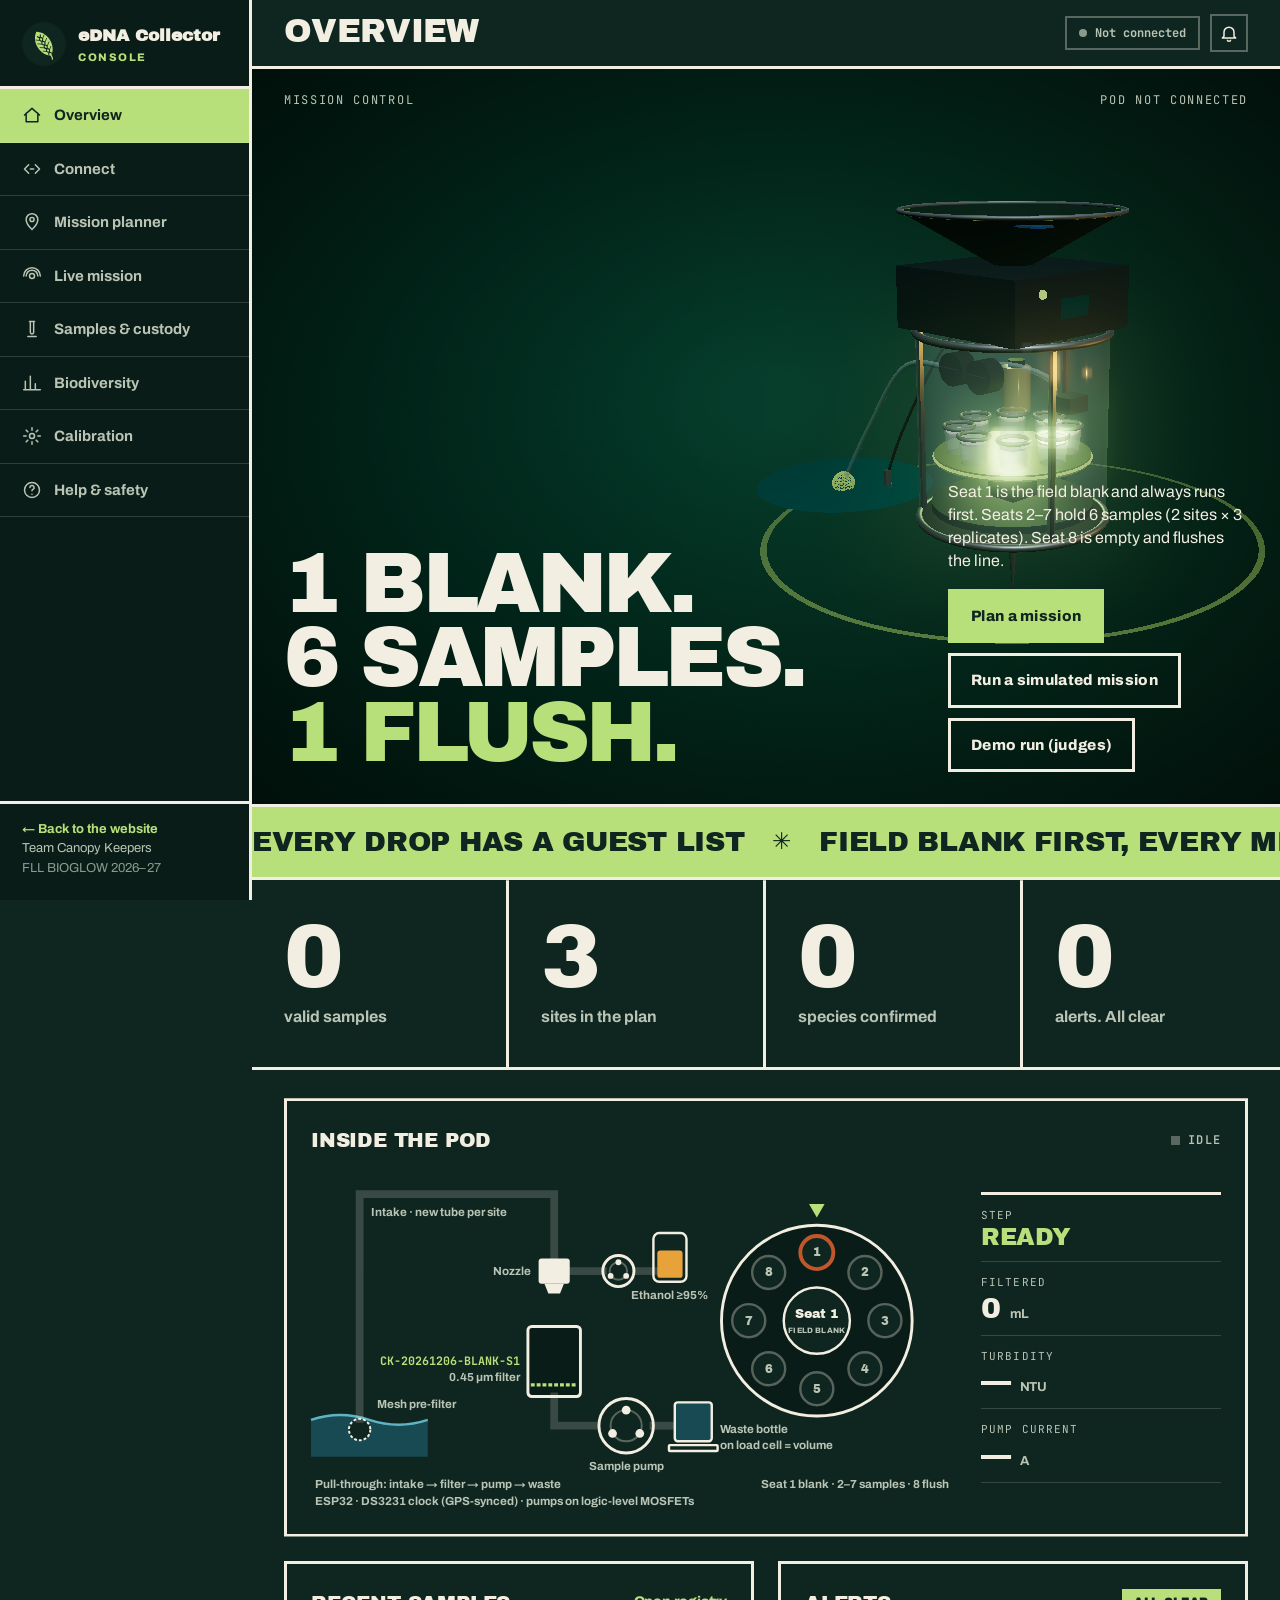
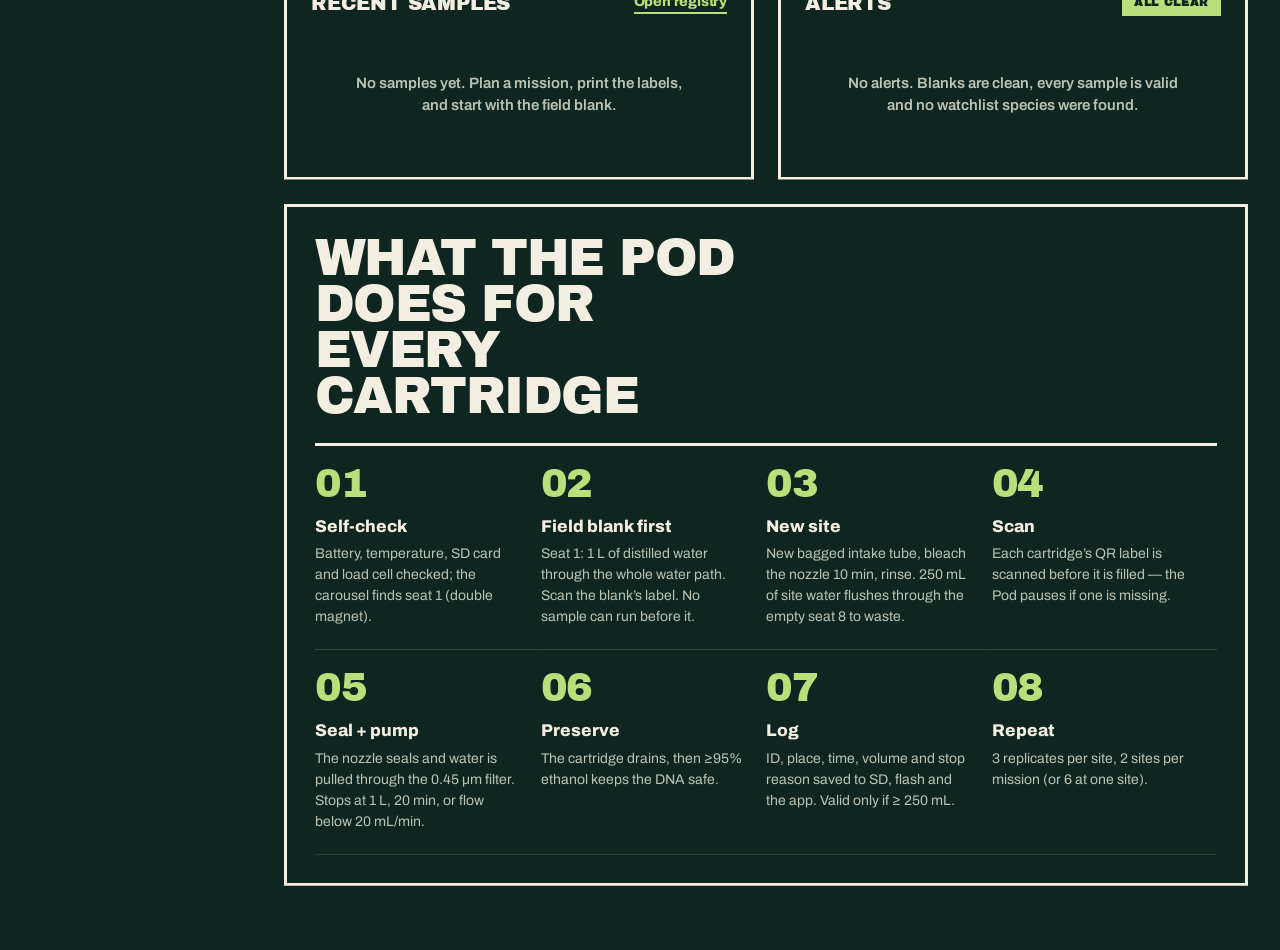
==== commit 1a21a0bd: "Pod v3: blank-first missions, pull-through, real volume, Besomi sponsor Firmware 3.0.0: seat 1 field" ====
--- a/console.html
+++ b/console.html
@@ -4,7 +4,7 @@
 <meta charset="utf-8">
 <meta name="viewport" content="width=device-width, initial-scale=1">
 <title>eDNA Collector Console · Canopy Keepers</title>
-<meta name="description" content="Mission control for the eDNA Collector: plan sampling missions, watch the collector live in 3D, track every tube from field to lab, and see which species live in the water.">
+<meta name="description" content="Mission control for the eDNA Collector: plan a field blank plus 6 samples, label and scan every cartridge, track chain of custody, and see which species were detected — online or offline.">
 <meta name="theme-color" content="#0F2620">
 <meta property="og:title" content="eDNA Collector Console">
 <meta property="og:description" content="Find the animals nobody can see — from one bottle of water. By Team Canopy Keepers, FIRST LEGO League BIOGLOW.">
@@ -43,7 +43,7 @@
       <a href="#/connect" data-route="connect"><svg viewBox="0 0 24 24"><path d="M8 7l-5 5 5 5M16 7l5 5-5 5M10 12h4"/></svg><span>Connect</span></a>
       <a href="#/planner" data-route="planner"><svg viewBox="0 0 24 24"><path d="M12 21s-7-6.5-7-12a7 7 0 0 1 14 0c0 5.5-7 12-7 12z"/><circle cx="12" cy="9" r="2.5"/></svg><span>Mission planner</span></a>
       <a href="#/live" data-route="live"><svg viewBox="0 0 24 24"><circle cx="12" cy="12" r="3"/><path d="M5 12a7 7 0 0 1 14 0M2 12a10 10 0 0 1 20 0"/></svg><span>Live mission</span></a>
-      <a href="#/samples" data-route="samples"><svg viewBox="0 0 24 24"><path d="M9 3h6M10 3v13a2 2 0 0 0 4 0V3M7 21h10"/></svg><span>Sample registry</span></a>
+      <a href="#/samples" data-route="samples"><svg viewBox="0 0 24 24"><path d="M9 3h6M10 3v13a2 2 0 0 0 4 0V3M7 21h10"/></svg><span>Samples &amp; custody</span></a>
       <a href="#/results" data-route="results"><svg viewBox="0 0 24 24"><path d="M4 20V10M10 20V4M16 20v-7M22 20H2"/></svg><span>Biodiversity</span></a>
       <a href="#/calibrate" data-route="calibrate"><svg viewBox="0 0 24 24"><circle cx="12" cy="12" r="3"/><path d="M12 2v3M12 19v3M2 12h3M19 12h3M5 5l2 2M17 17l2 2M19 5l-2 2M7 17l-2 2"/></svg><span>Calibration</span></a>
       <a href="#/help" data-route="help"><svg viewBox="0 0 24 24"><circle cx="12" cy="12" r="9"/><path d="M9.5 9a2.5 2.5 0 1 1 3.5 2.3c-.6.3-1 .9-1 1.7M12 17h.01"/></svg><span>Help &amp; safety</span></a>
@@ -57,7 +57,8 @@
       <h1 id="viewTitle">Overview</h1>
       <div class="top-right">
         <span class="pill" id="connPill" data-state="off"><i></i><span>Not connected</span></span>
-        <span class="pill" id="missionPill" hidden><i></i><span></span></span>
+        <span class="pill" id="netPill" data-state="busy" hidden><i></i><span>Offline · saved on this device</span></span>
+        <a class="pill" id="missionPill" href="#/live" hidden><i></i><span></span></a>
         <a class="bell" href="#/results" id="bell" aria-label="Alerts"><svg viewBox="0 0 24 24"><path d="M6 16V11a6 6 0 0 1 12 0v5l2 2H4zM10 20a2 2 0 0 0 4 0"/></svg><b id="bellCount" hidden>0</b></a>
       </div>
     </header>
--- a/css/app.css
+++ b/css/app.css
@@ -103,7 +103,7 @@
 .row{display:flex;gap:10px;align-items:center;flex-wrap:wrap}
 .spacer{flex:1}
 label.f{display:flex;flex-direction:column;gap:6px;font-size:13px;color:var(--muted);font-weight:500}
-input[type=text],input[type=number],input[type=time],input[type=search],select,textarea{background:rgba(11,24,32,.7);border:1px solid var(--line2);border-radius:10px;padding:9px 11px;color:var(--text);min-width:0;width:100%}
+input[type=text],input[type=number],input[type=time],input[type=date],input[type=datetime-local],input[type=search],select,textarea{background:rgba(11,24,32,.7);border:1px solid var(--line2);border-radius:10px;padding:9px 11px;color:var(--text);min-width:0;width:100%}
 input:focus,select:focus,textarea:focus{border-color:var(--mint);outline:none;box-shadow:0 0 0 3px rgba(184,224,122,.15)}
 input[type=checkbox]{accent-color:var(--mint);width:18px;height:18px}
 .form{display:grid;gap:12px}
@@ -259,7 +259,20 @@
 @media print{
   body{background:#fff;color:#000}
   .shell,#bg,#toasts,#loader{display:none!important}
-  #printArea{display:grid!important;grid-template-columns:repeat(3,1fr);gap:6mm;padding:6mm}
+  #printArea.labels{display:grid!important;grid-template-columns:repeat(3,1fr);gap:6mm;padding:6mm}
+  #printArea.doc{display:block!important;padding:0}
+  .coc{font-family:Arial,sans-serif;color:#000;font-size:9pt}
+  .coc h1{font-size:15pt;margin:0 0 4mm}
+  .coc h2{font-size:11pt;margin:5mm 0 2mm;text-transform:uppercase;letter-spacing:.04em}
+  .coc table{width:100%;border-collapse:collapse}
+  .coc th,.coc td{white-space:normal;position:static;border:1px solid #000;padding:1.6mm 2mm;text-align:left;vertical-align:top;background:none!important;color:#000!important;font-family:Arial,sans-serif;font-size:8.5pt;letter-spacing:0;text-transform:none}
+  .coc .kv th{width:16%;font-weight:700}
+  .coc .grid-t th{font-weight:700}
+  .coc .mono{font-family:'Courier New',monospace}
+  .coc .blankrow td{height:11mm}
+  .coc .small{font-size:8pt;margin:2mm 0}
+  .coc tr{break-inside:avoid}
+  .label .lb-role{font-size:10pt!important}
   .label{border:1px solid #000;border-radius:3mm;padding:3mm;display:grid;grid-template-columns:26mm 1fr;gap:3mm;align-items:center;break-inside:avoid;font-family:Arial,sans-serif;font-size:9pt;color:#000}
   .label img,.label svg{width:26mm;height:26mm}
   .label b{font-size:13pt;display:block}
@@ -372,7 +385,7 @@
 .btn.danger{border-color:var(--clay);color:var(--clay)}
 .btn.danger:hover{background:var(--clay);color:var(--paper)}
 .btn.sm{padding:8px 12px;border-width:2px}
-input[type=text],input[type=number],input[type=time],input[type=search],select,textarea{border-radius:0;border:2px solid var(--rule-2);background:var(--deeper);color:var(--paper);font-weight:600}
+input[type=text],input[type=number],input[type=time],input[type=date],input[type=datetime-local],input[type=search],select,textarea{border-radius:0;border:2px solid var(--rule-2);background:var(--deeper);color:var(--paper);font-weight:600}
 input:focus,select:focus,textarea:focus{border-color:var(--leaf);box-shadow:none}
 label.f{color:var(--ink-2);font-weight:700}
 .empty{color:var(--ink-2);font-weight:600}
@@ -637,3 +650,48 @@
   .ov-hero .ov-copy{transform:none;opacity:1}
 }
 body.mx-cur,body.mx-cur a,body.mx-cur button{cursor:none} body.mx-cur input,body.mx-cur select,body.mx-cur textarea{cursor:auto}
+
+/* ── field protocol: mission sheet, label confirmation, custody, results ── */
+a.pill{text-decoration:none}
+#missionPill[data-state=busy]{cursor:pointer}
+input[type=date],input[type=datetime-local]{color-scheme:dark}
+.bigid{font-family:var(--mono);font-weight:600;font-size:clamp(18px,2.4vw,28px);color:var(--leaf);letter-spacing:.02em;word-break:break-all;line-height:1.2}
+.confirm-card .alert{margin-top:10px}
+.gps-line{display:flex;flex-wrap:wrap;gap:8px;align-items:center;font-size:13px;margin-top:12px}
+.c-msg{color:var(--amber);font-weight:700;min-height:1.2em;margin:10px 0 0!important}
+#cVid{width:100%;max-height:260px;margin-top:10px;border:3px solid var(--leaf);background:#000}
+.seat-table td,.seat-table th{white-space:nowrap}
+.seat-table tr.r-blank td:first-child{color:var(--blue)}
+.seat-table tr.r-flush td{color:var(--ink-2)}
+.seat-table tr.now{background:rgba(232,162,58,.14);box-shadow:inset 4px 0 0 var(--amber)}
+.slotgrid span.bad{background:var(--clay);color:var(--paper);border-color:var(--clay)}
+.slotgrid span.flushseat{border-style:dashed}
+.samples-table input.seal{width:96px;padding:6px 8px;font-family:var(--mono);font-size:12px}
+.samples-table select{padding:6px 8px;font-size:12px}
+.samples-table tr.invalid td{background:rgba(194,86,43,.10)}
+.batch{border:2px solid var(--rule-2);padding:12px;margin-top:10px}
+.handovers{margin:8px 0;padding-left:20px;font-size:13px;color:var(--ink-2)}
+.batch .ho{grid-template-columns:repeat(3,minmax(0,1fr));margin-top:8px}
+.batch .ho input,.batch .ho select{padding:7px 9px;font-size:13px}
+.notice{border-color:var(--leaf)}
+.legend{display:grid;grid-template-columns:repeat(2,minmax(0,1fr));gap:10px 18px;font-size:14px;color:var(--ink-2)}
+.legend span{display:flex;gap:10px;align-items:center;flex-wrap:wrap}
+.visit h2 .tag{margin-left:0;font-family:var(--mono)}
+.res-table td{vertical-align:middle}
+.res-table i{font-size:12px}
+.res-table tr.muted-row td{opacity:.62}
+.dots{display:inline-flex;gap:3px;vertical-align:middle;margin-right:6px}
+.dots i{width:11px;height:11px;border:2px solid var(--rule-2)}
+.dots i.on{background:var(--leaf);border-color:var(--leaf)}
+@media (max-width:860px){
+  .legend{grid-template-columns:1fr}
+  .batch .ho{grid-template-columns:1fr 1fr}
+  #netPill{display:none}
+}
+.res-table td{white-space:normal}
+.res-table td:last-child .tag{white-space:normal;line-height:1.25;text-align:left}
+.res-table td:nth-child(2){white-space:nowrap}
+@media print{
+  html,body{background:#fff!important;color:#000!important}
+  .mx-cursor,.mx-progress,.mx-wipe{display:none!important}
+}
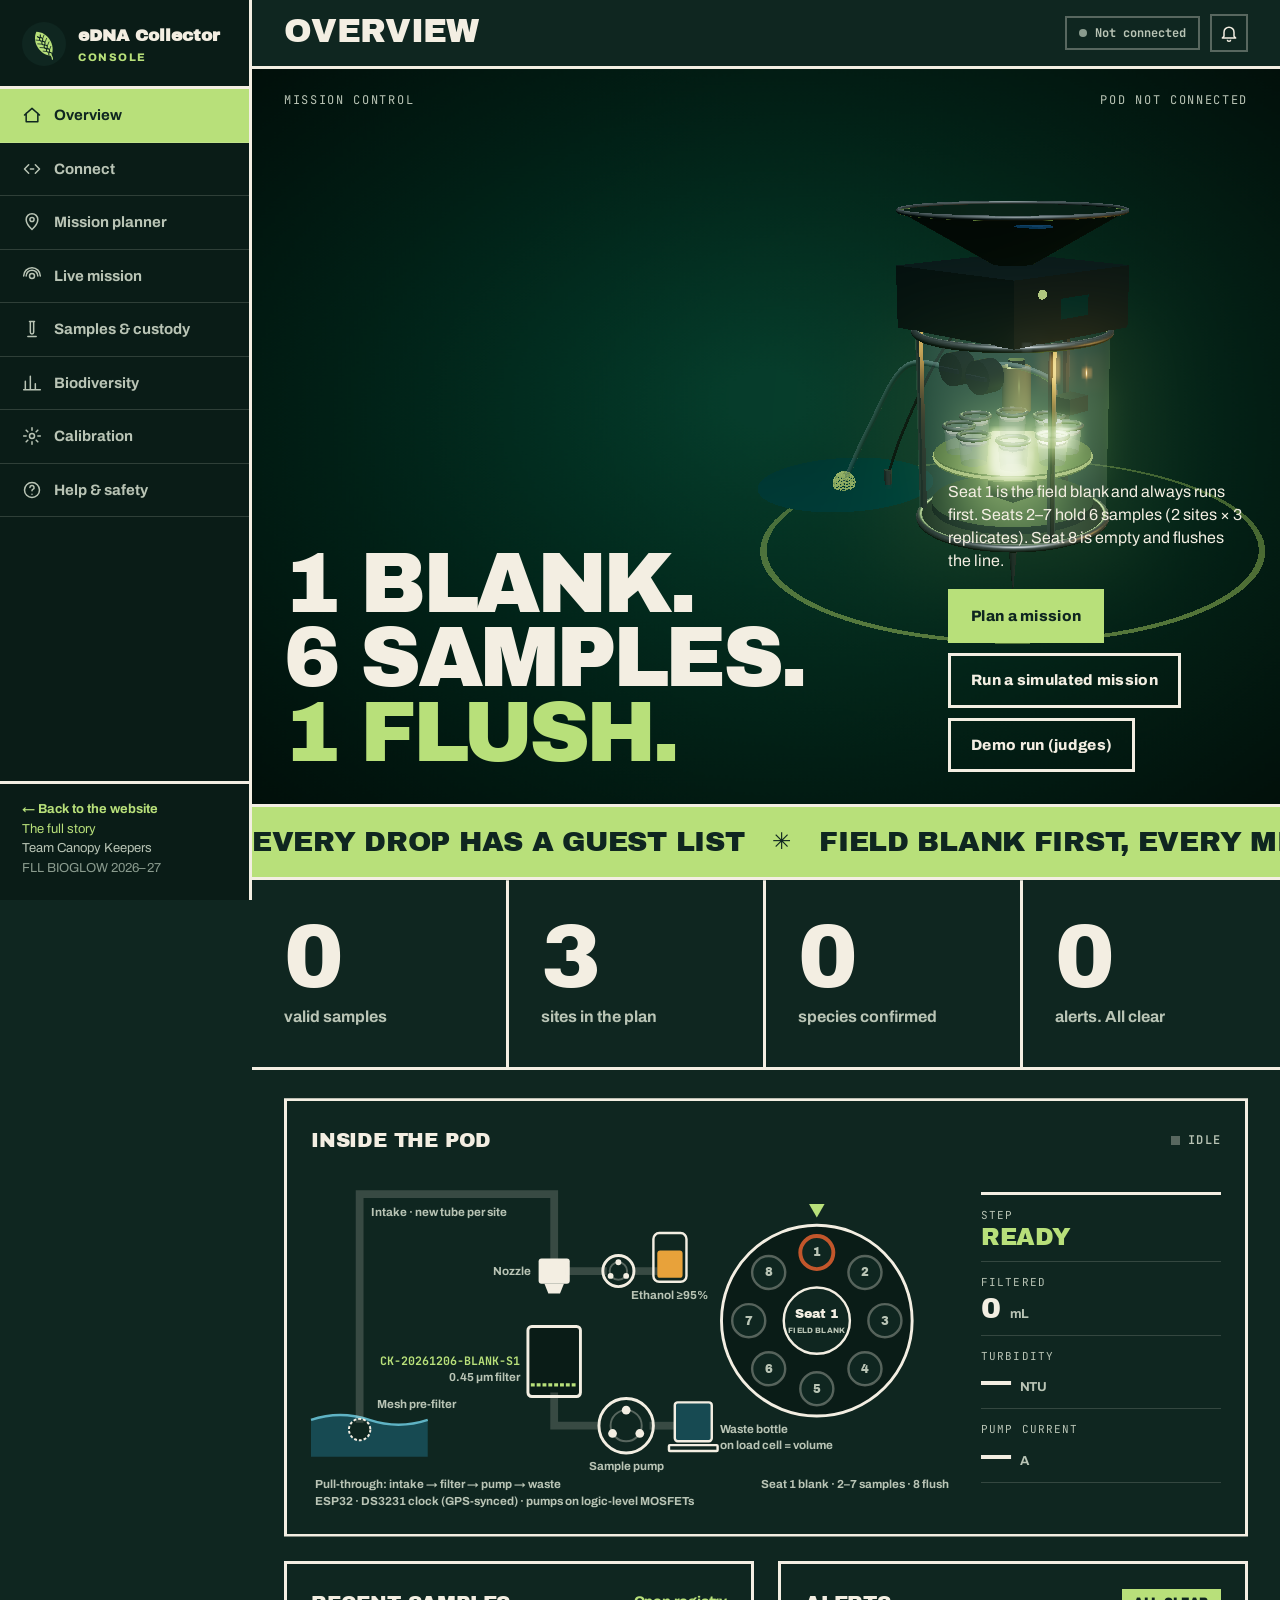
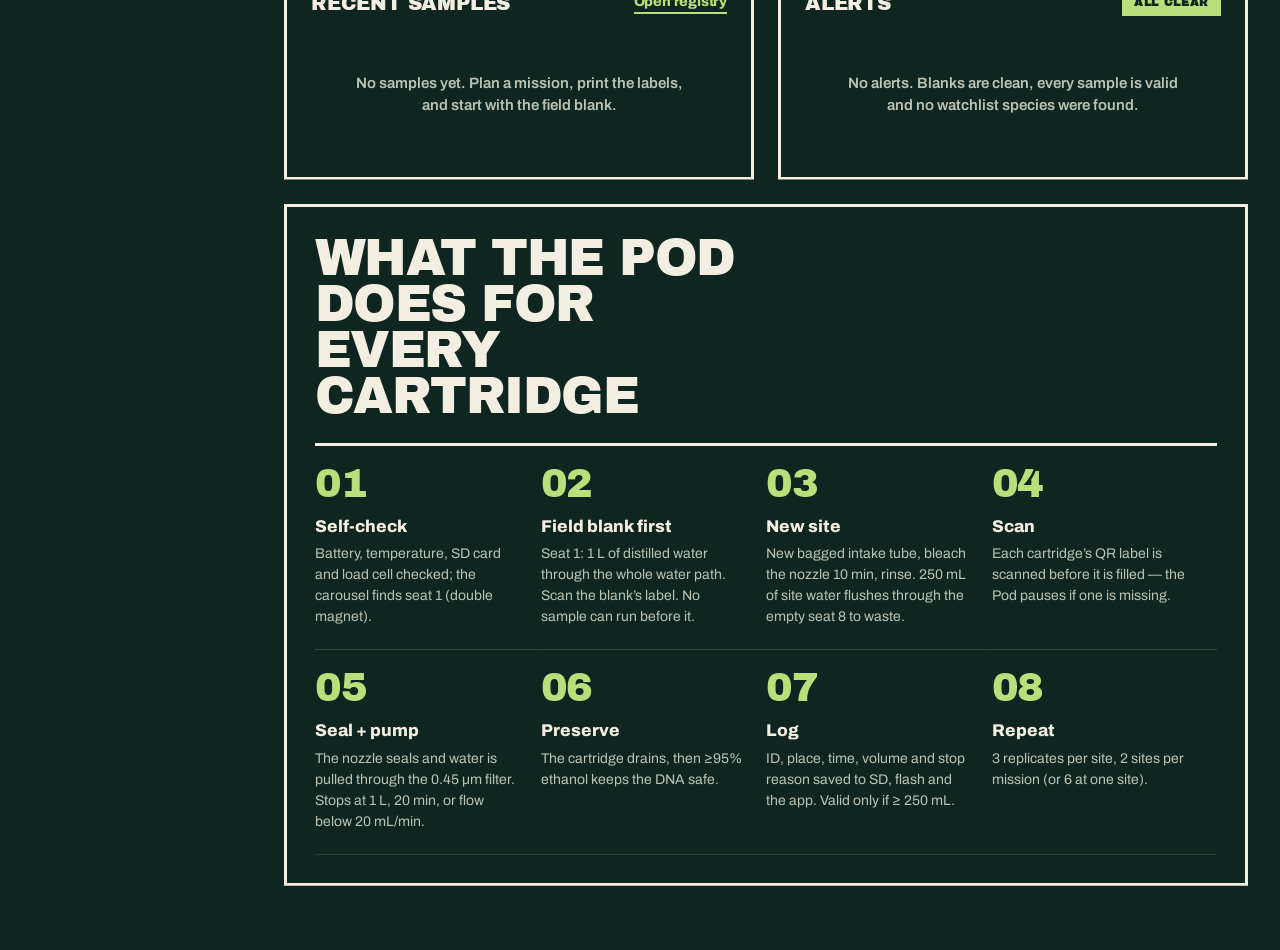
==== commit f332e555: "Short, fast judge-first homepage; lazy-load 3D in console New index.html: one-minute read for judges" ====
--- a/console.html
+++ b/console.html
@@ -14,14 +14,12 @@
 <link rel="preconnect" href="https://fonts.googleapis.com">
 <link rel="preconnect" href="https://fonts.gstatic.com" crossorigin>
 <link rel="stylesheet" href="https://fonts.googleapis.com/css2?family=Archivo:wght@400;500;600;700;800&family=Archivo+Black&family=JetBrains+Mono:wght@400;600&display=swap">
-<link rel="stylesheet" href="vendor/leaflet/leaflet.css">
 <link rel="stylesheet" href="css/app.css">
 <script type="importmap">
 { "imports": { "three": "./vendor/three/three.module.js", "three/addons/": "./vendor/three/addons/" } }
 </script>
-<script src="vendor/gsap/gsap.min.js" defer></script>
-<script src="vendor/leaflet/leaflet.js" defer></script>
-<script src="vendor/qrcode/qrcode.js" defer></script>
+<!-- three.js, Leaflet and the QR library load on demand (js/scene.js, js/map.js, printLabels) -->
+<script src="vendor/gsap/gsap.min.js" async></script>
 </head>
 <body>
 <div id="loader" role="status" aria-live="polite">
@@ -48,7 +46,7 @@
       <a href="#/calibrate" data-route="calibrate"><svg viewBox="0 0 24 24"><circle cx="12" cy="12" r="3"/><path d="M12 2v3M12 19v3M2 12h3M19 12h3M5 5l2 2M17 17l2 2M19 5l-2 2M7 17l-2 2"/></svg><span>Calibration</span></a>
       <a href="#/help" data-route="help"><svg viewBox="0 0 24 24"><circle cx="12" cy="12" r="9"/><path d="M9.5 9a2.5 2.5 0 1 1 3.5 2.3c-.6.3-1 .9-1 1.7M12 17h.01"/></svg><span>Help &amp; safety</span></a>
     </nav>
-    <div class="side-foot"><a href="index.html" style="color:var(--mint);font-weight:700;text-decoration:none">← Back to the website</a><br>Team Canopy Keepers<br><span>FLL BIOGLOW 2026–27</span></div>
+    <div class="side-foot"><a href="index.html" style="color:var(--mint);font-weight:700;text-decoration:none">← Back to the website</a><br><a href="story.html" style="color:var(--mint);text-decoration:none">The full story</a><br>Team Canopy Keepers<br><span>FLL BIOGLOW 2026–27</span></div>
   </aside>
 
   <div class="main">
--- a/css/app.css
+++ b/css/app.css
@@ -695,3 +695,8 @@
   html,body{background:#fff!important;color:#000!important}
   .mx-cursor,.mx-progress,.mx-wipe{display:none!important}
 }
+
+/* 3D on demand (js/scene.js): button on phones, short placeholder until pressed */
+.stage .show3d{position:absolute;left:50%;top:50%;transform:translate(-50%,-50%);z-index:3;white-space:nowrap}
+.stage-loading::after{content:'Loading 3D model…';position:absolute;left:50%;top:50%;transform:translate(-50%,-50%);color:var(--muted);font-size:14px;z-index:2}
+@media (max-width:860px){ .ov-stage.stage-off,.ov-stage.stage-loading{height:110px} }
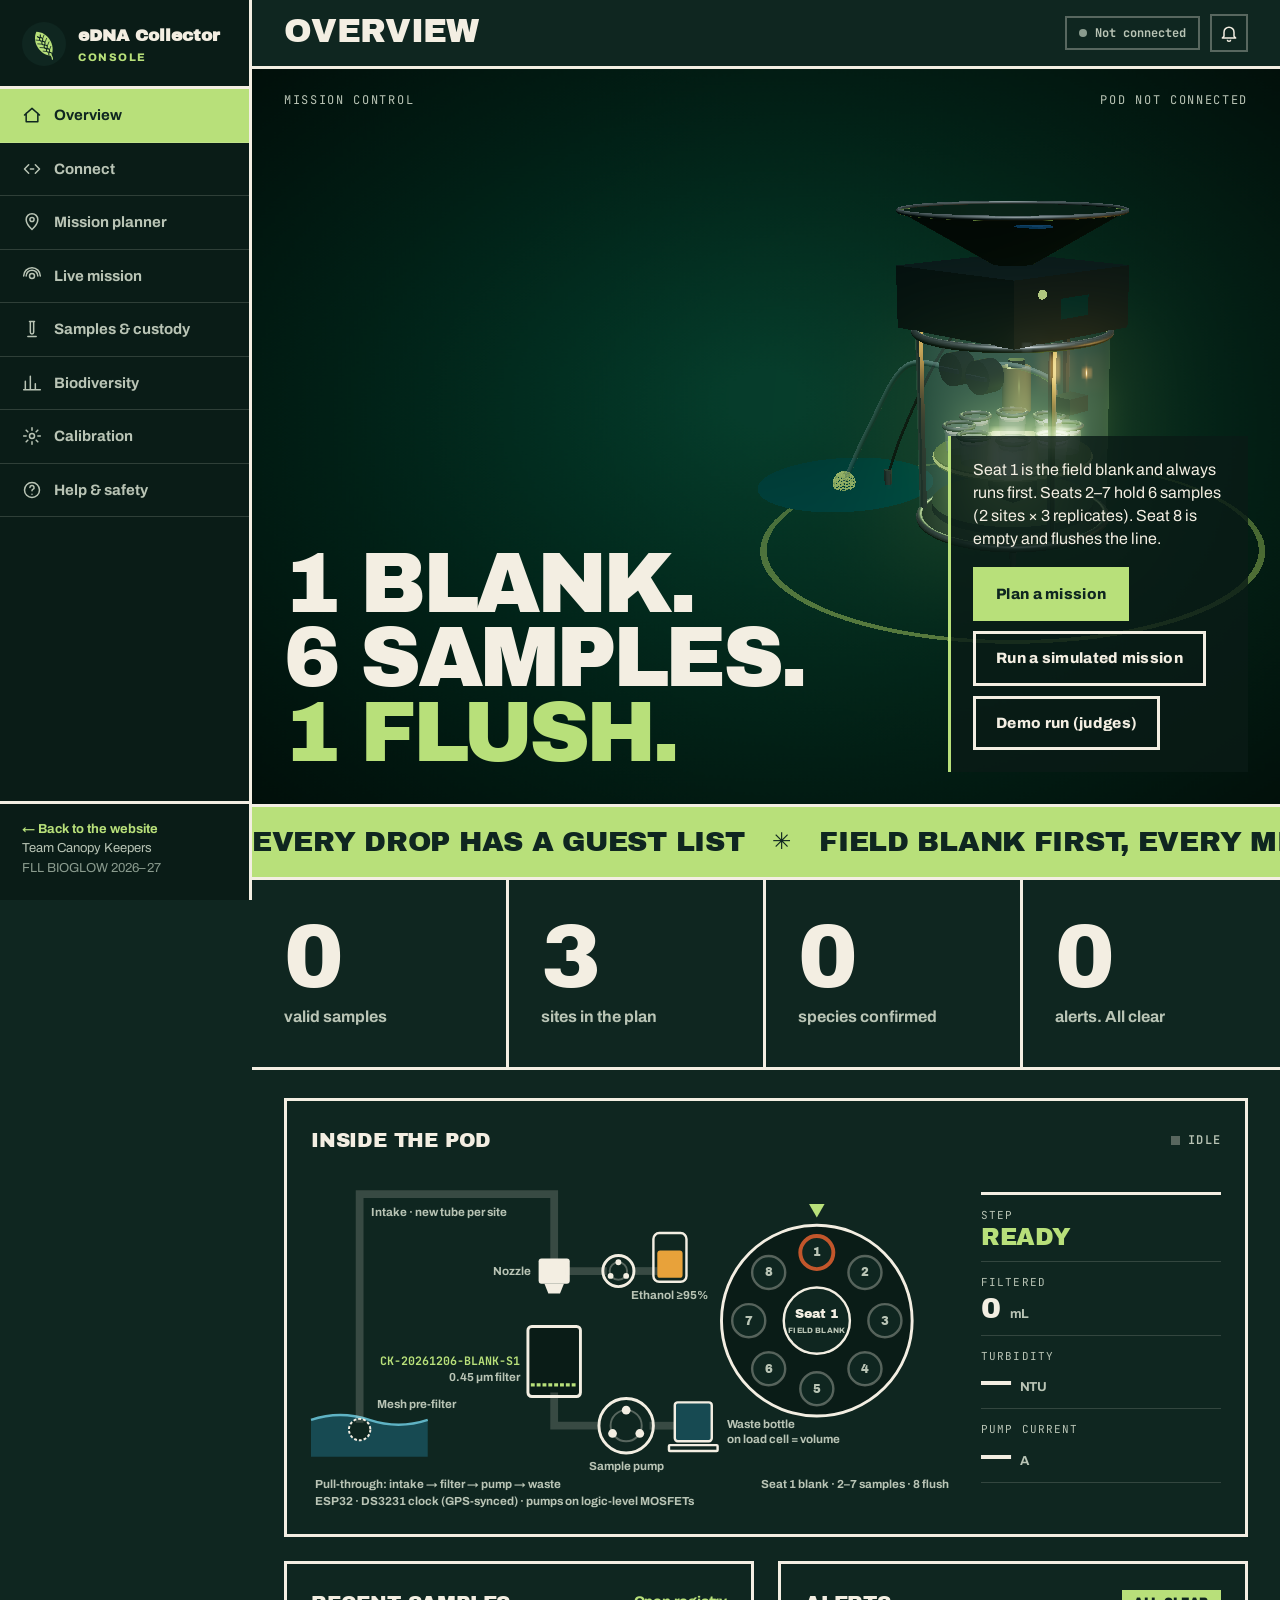
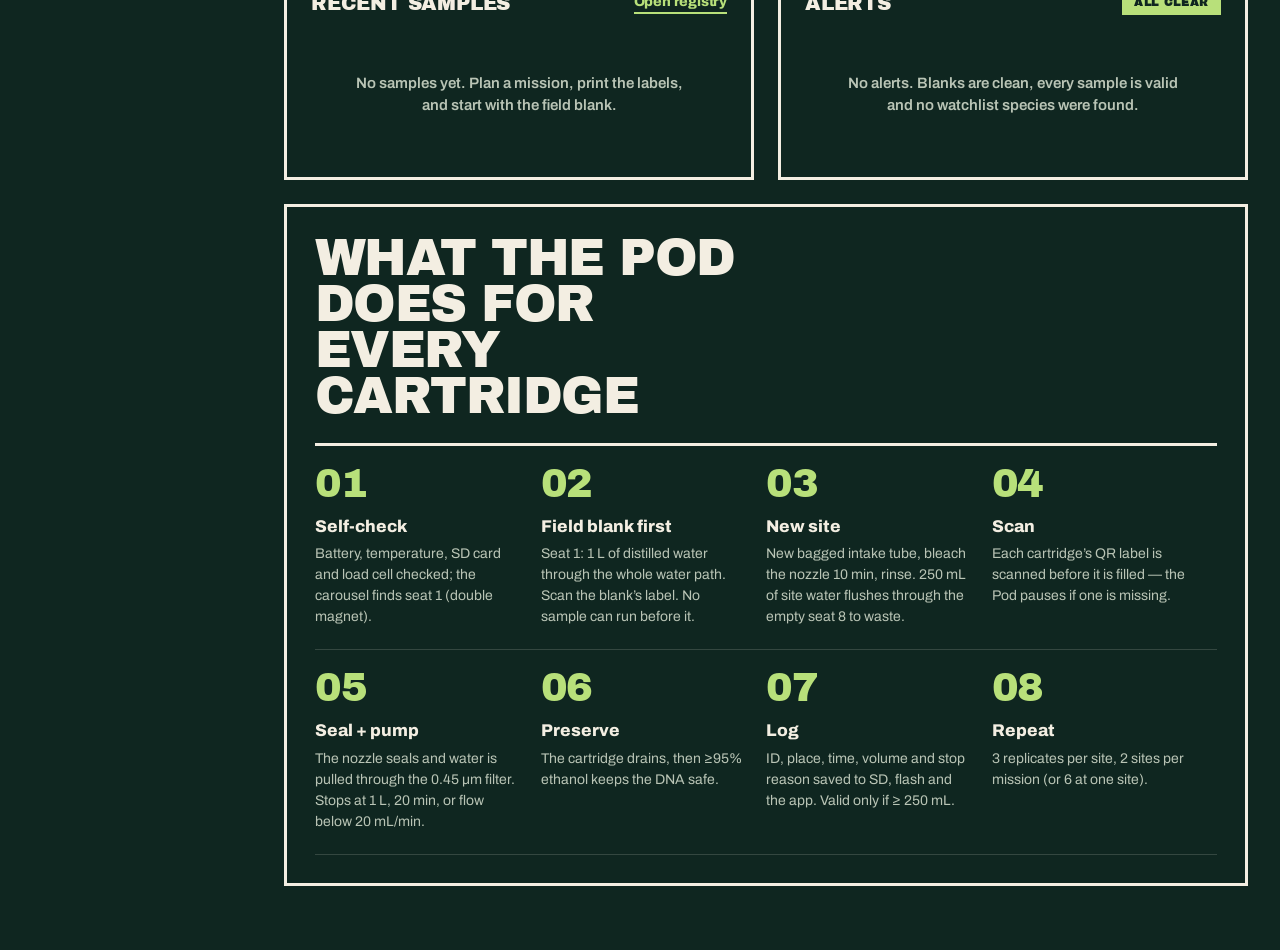
==== commit d68ac6f2: "Restore the original 3D page as the homepage; neatness pass The team captain asked to keep the origi" ====
--- a/console.html
+++ b/console.html
@@ -46,7 +46,7 @@
       <a href="#/calibrate" data-route="calibrate"><svg viewBox="0 0 24 24"><circle cx="12" cy="12" r="3"/><path d="M12 2v3M12 19v3M2 12h3M19 12h3M5 5l2 2M17 17l2 2M19 5l-2 2M7 17l-2 2"/></svg><span>Calibration</span></a>
       <a href="#/help" data-route="help"><svg viewBox="0 0 24 24"><circle cx="12" cy="12" r="9"/><path d="M9.5 9a2.5 2.5 0 1 1 3.5 2.3c-.6.3-1 .9-1 1.7M12 17h.01"/></svg><span>Help &amp; safety</span></a>
     </nav>
-    <div class="side-foot"><a href="index.html" style="color:var(--mint);font-weight:700;text-decoration:none">← Back to the website</a><br><a href="story.html" style="color:var(--mint);text-decoration:none">The full story</a><br>Team Canopy Keepers<br><span>FLL BIOGLOW 2026–27</span></div>
+    <div class="side-foot"><a href="index.html" style="color:var(--mint);font-weight:700;text-decoration:none">← Back to the website</a><br>Team Canopy Keepers<br><span>FLL BIOGLOW 2026–27</span></div>
   </aside>
 
   <div class="main">
--- a/css/app.css
+++ b/css/app.css
@@ -700,3 +700,51 @@
 .stage .show3d{position:absolute;left:50%;top:50%;transform:translate(-50%,-50%);z-index:3;white-space:nowrap}
 .stage-loading::after{content:'Loading 3D model…';position:absolute;left:50%;top:50%;transform:translate(-50%,-50%);color:var(--muted);font-size:14px;z-index:2}
 @media (max-width:860px){ .ov-stage.stage-off,.ov-stage.stage-loading{height:110px} }
+
+/* ───── Visual QA clean-up (Oct 2026) ───── */
+/* blank seats and "info" tags use the paper colour: blue is kept for water only */
+:root{--blue:var(--paper)}
+/* page titles: words never split; smaller on phones */
+.mx-w{display:inline-block;white-space:nowrap}
+@media (max-width:860px){.topbar h1{font-size:clamp(18px,5.2vw,24px)}}
+/* scroll reveal: a short fade and rise, no wipes that leave half-drawn panels */
+.mx-rv,.card.mx-rv{opacity:0;transform:translateY(16px);clip-path:none}
+.mx-rv.mx-in,.card.mx-rv.mx-in{opacity:1;transform:none;clip-path:none;transition:opacity .4s var(--d,0ms),transform .5s cubic-bezier(.2,.8,.2,1) var(--d,0ms)}
+/* grids never overflow: long tags wrap inside their card */
+.grid>*{min-width:0}
+.tag{white-space:normal;line-height:1.3;max-width:100%}
+.card h2{flex-wrap:wrap;row-gap:8px}
+.btn.sm{border-radius:0}
+/* planner: map + site list stack on narrow screens */
+.map-row{grid-template-columns:minmax(0,1.6fr) minmax(300px,1fr)}
+@media (max-width:1000px){.map-row{grid-template-columns:1fr}}
+/* watchlist form */
+.wl-form{margin-top:12px;grid-template-columns:1.2fr 1fr .8fr auto}
+@media (max-width:700px){.wl-form{grid-template-columns:1fr 1fr}.wl-form .btn{grid-column:1/-1}}
+/* overview hero: copy sits on a quiet panel, not on top of the model */
+@media (min-width:861px){.ov-side{background:rgba(10,28,23,.82);padding:22px;border-left:3px solid var(--leaf)}}
+@media (max-width:860px){.ov-stage.stage-off+.ov-meta+.ov-copy,.ov-stage.stage-loading+.ov-meta+.ov-copy{margin-top:0}.ov-stage.stage-off,.ov-stage.stage-loading{height:150px}.ov-stage .show3d{top:auto;bottom:16px;transform:translateX(-50%)}}
+/* readable small text */
+.slotgrid span{font-size:13px;font-weight:700}
+.empty-note{grid-column:1/-1;font-size:14px;padding:6px 0}
+.io span{font-size:12px}
+.term:empty::before{content:'Nothing logged yet. Start a mission or the demo run and every message from the Pod appears here.';color:var(--ink-2);font-family:var(--body);font-size:14px}
+/* phones: one connection option per row; live controls in a tidy grid */
+@media (max-width:520px){
+  .g4{grid-template-columns:1fr}
+  .live-ctrl{display:grid;grid-template-columns:1fr 1fr;gap:8px}
+  .live-ctrl .btn{padding:12px 8px}
+  .live-ctrl .spacer{display:none}
+  .live-ctrl #hLink{grid-column:1/-1;justify-self:start}
+}
+/* help: names fit on one or two lines */
+.team{grid-template-columns:repeat(auto-fill,minmax(210px,1fr))}
+.member b{overflow-wrap:anywhere}
+/* the map keeps its height when tiles are offline and it falls back to a grid */
+.map.fallback-map{height:460px}
+@media (max-width:860px){.map,.map.fallback-map{height:340px}}
+/* gauges: value and unit stay on one line */
+.gauge .gv{white-space:nowrap;font-size:clamp(24px,2.2vw,34px)}
+.gauge .gv small{font-size:12px}
+/* empty carousel rack: a plain line of text, not a giant empty square */
+.slotgrid .empty-note{aspect-ratio:auto;border:0;display:block;color:var(--ink-2);font-weight:600}
